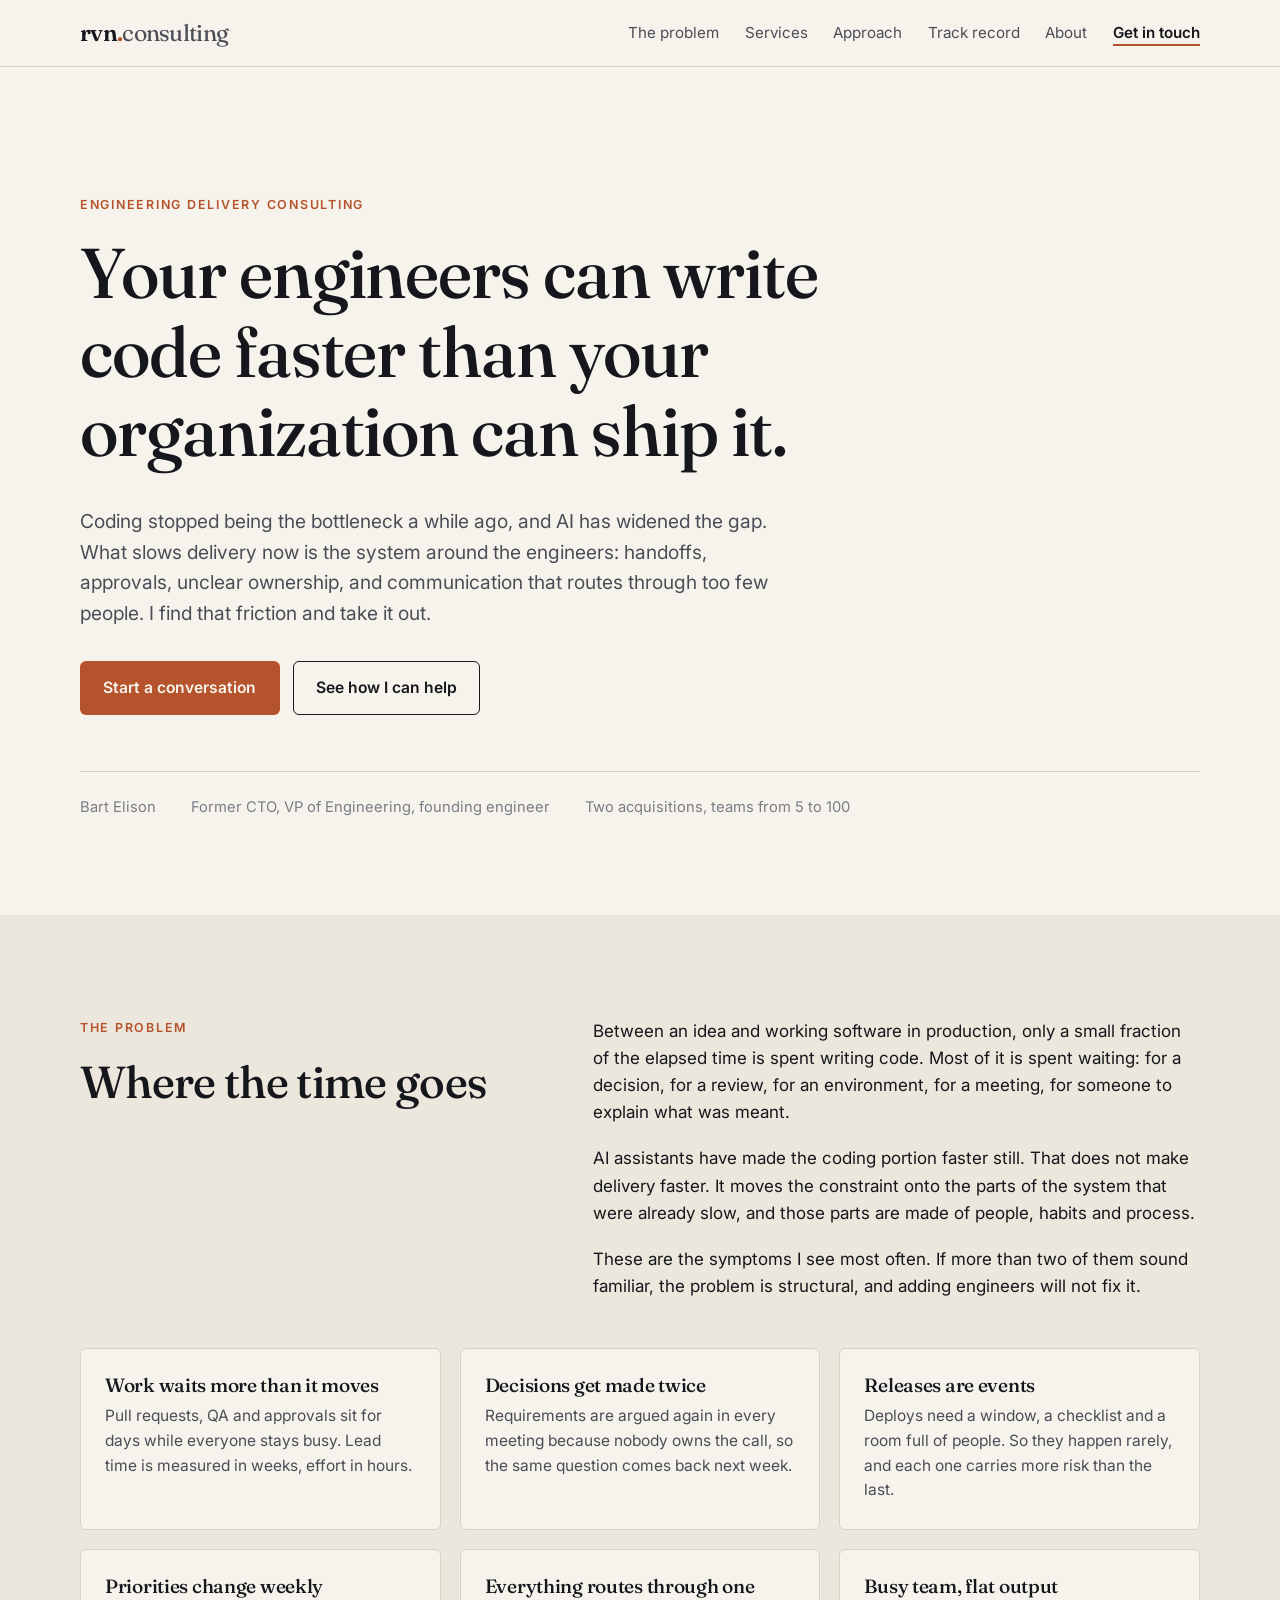
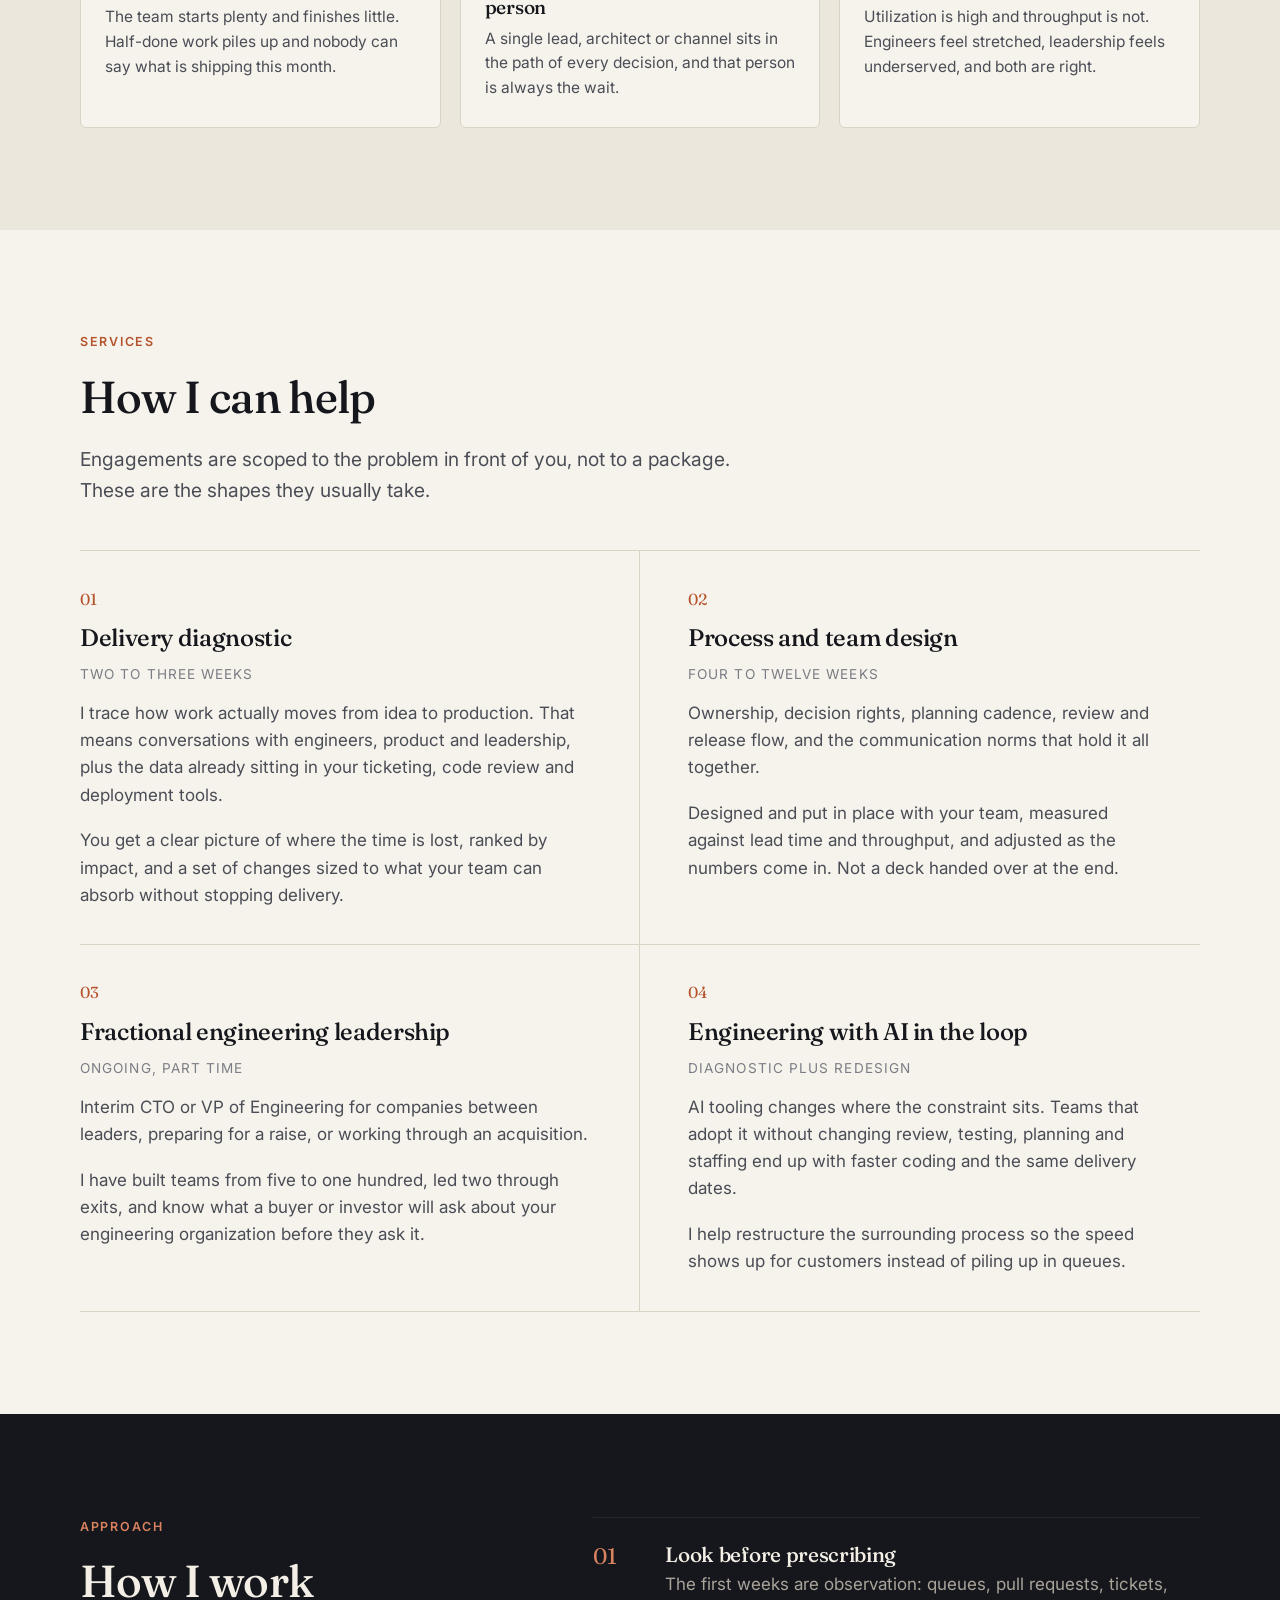
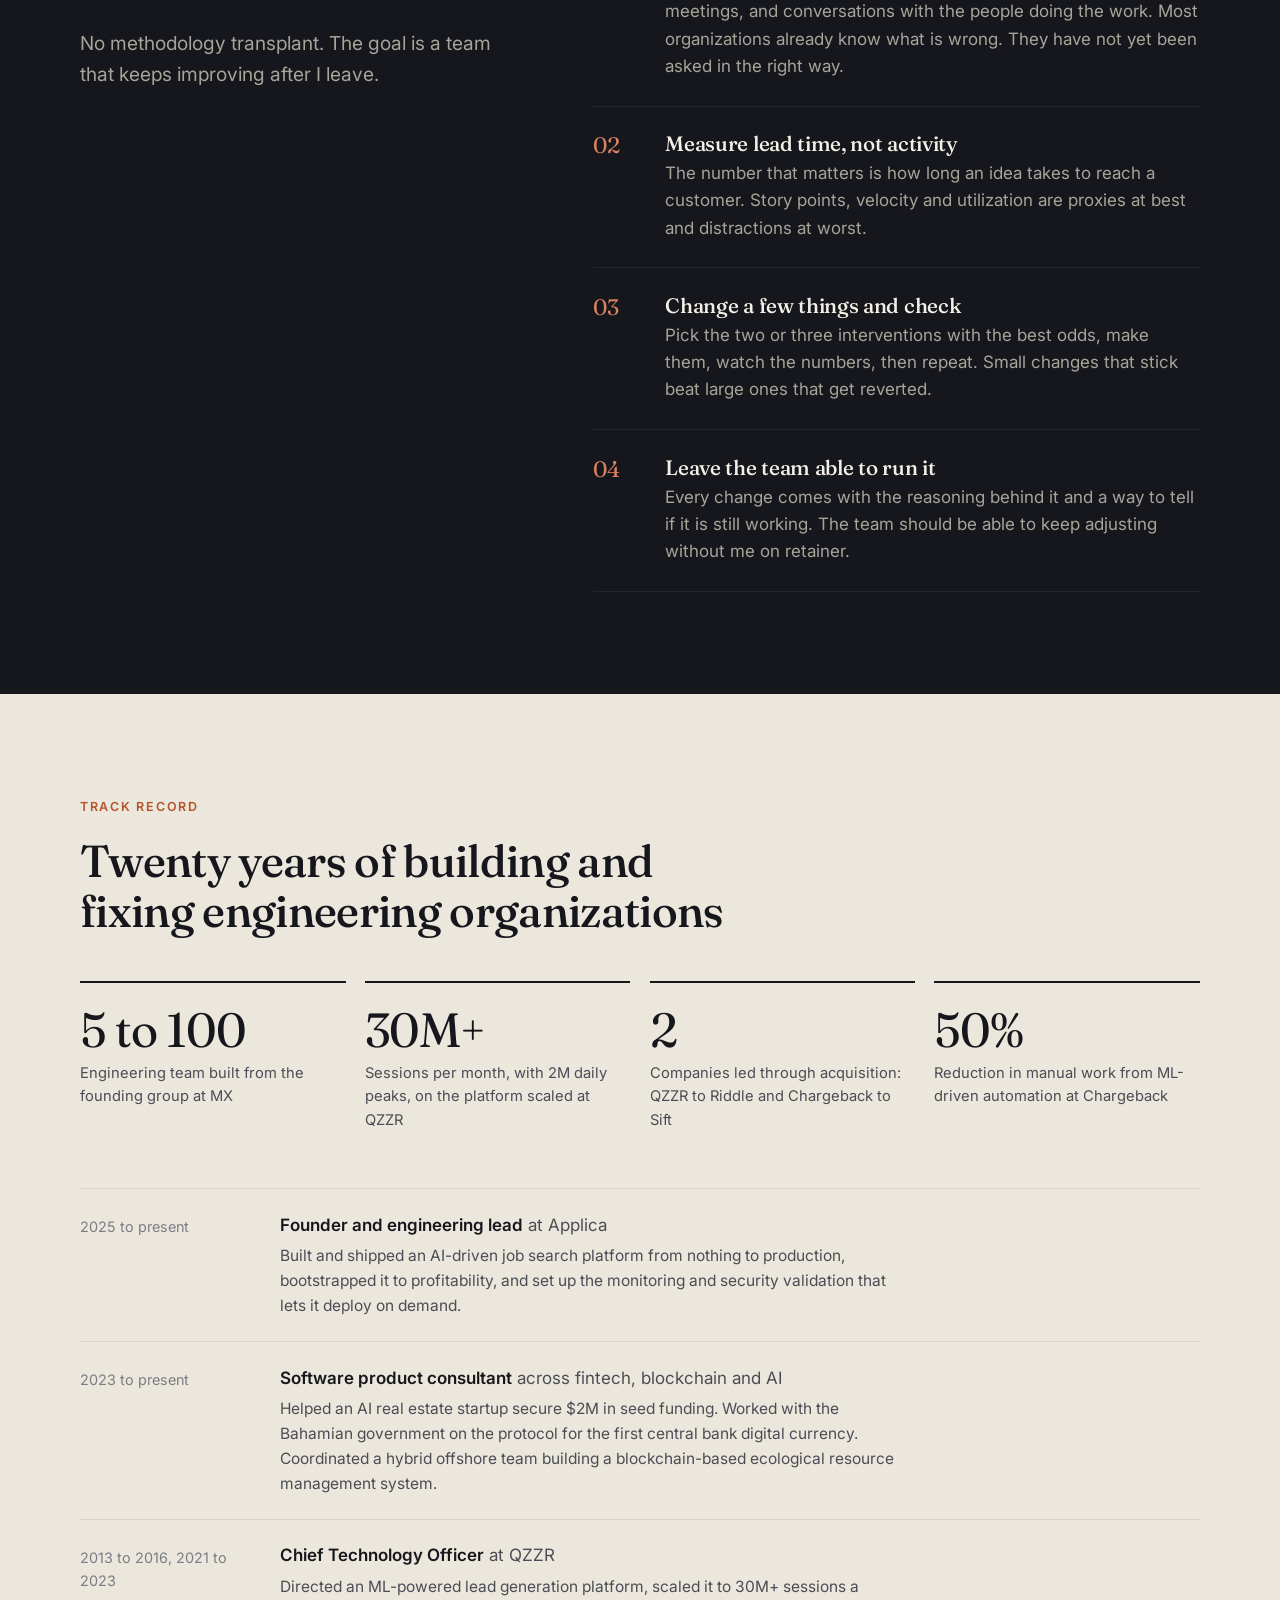
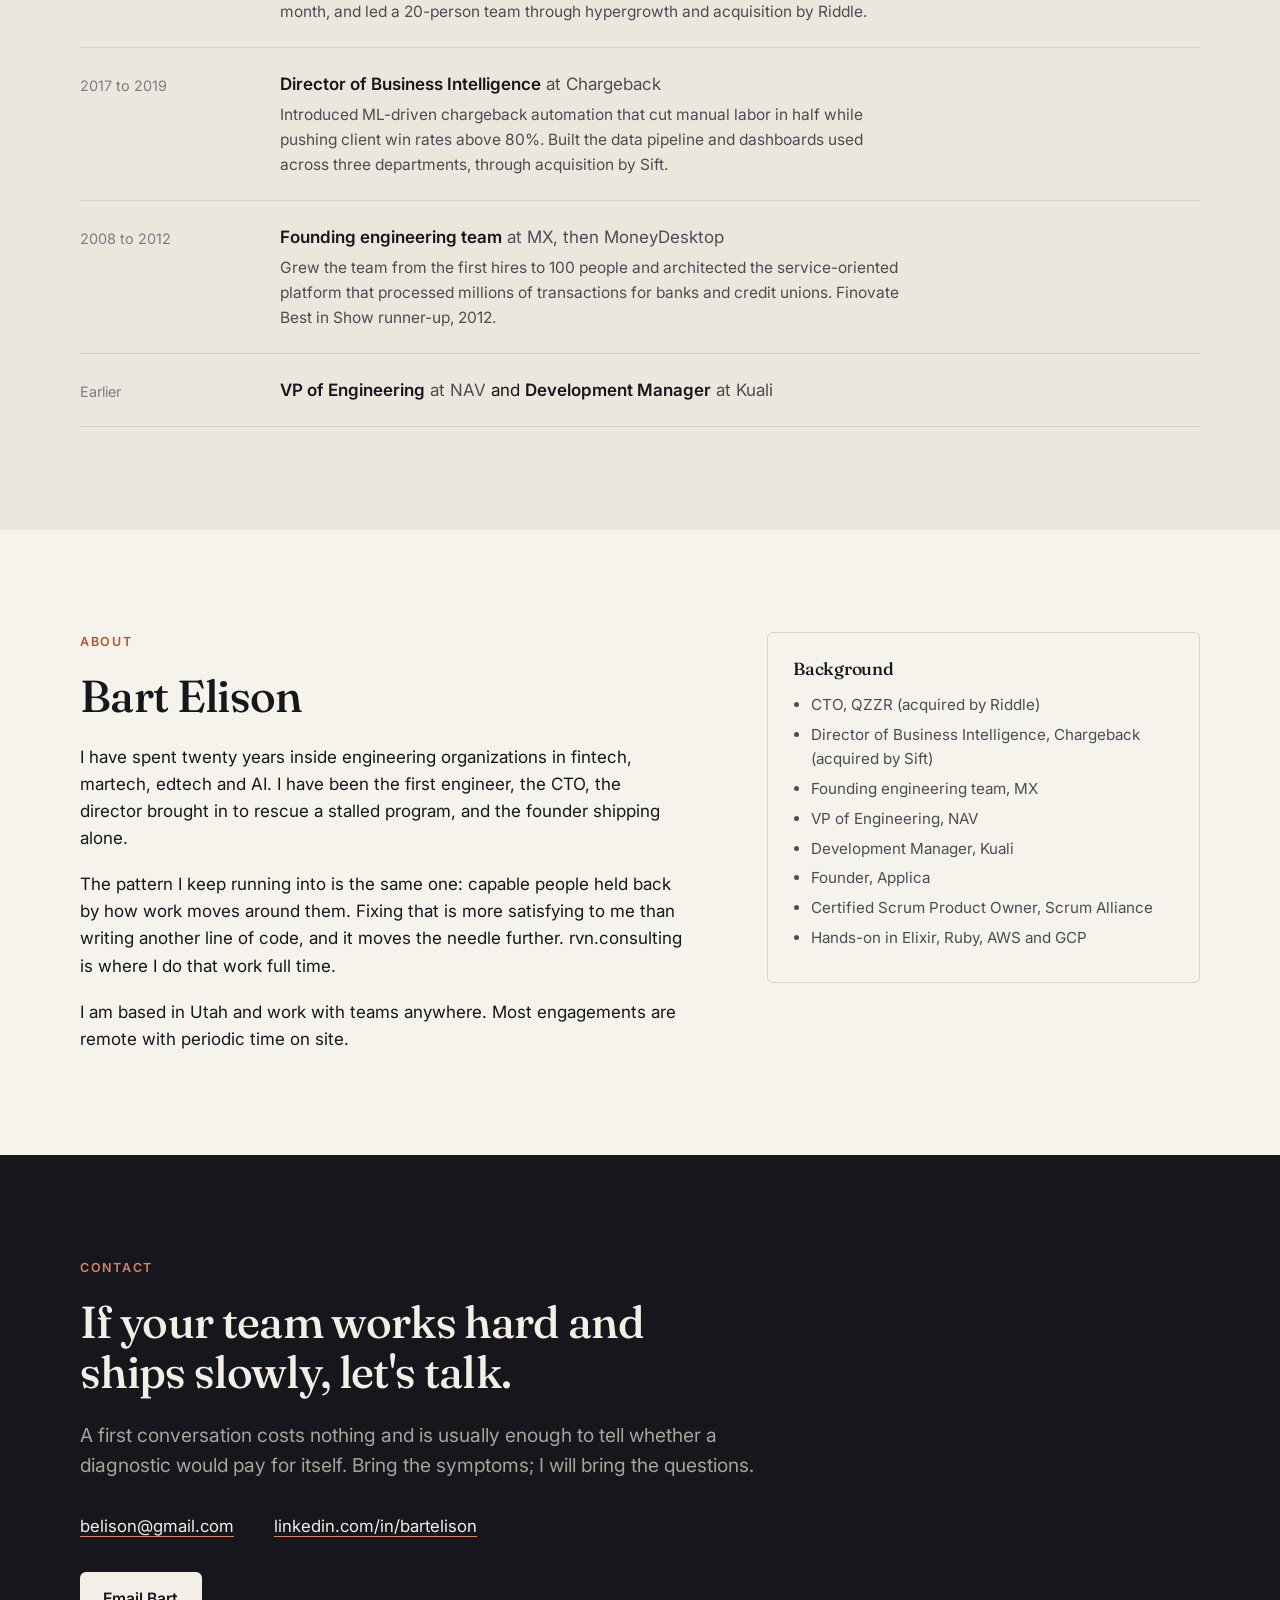
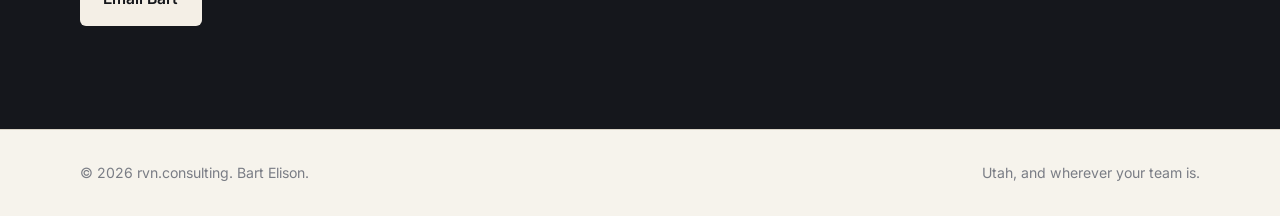
==== index.html @ 1fcb802b "first pass with claude" ====
<!DOCTYPE html>
<html lang="en">
<head>
  <meta charset="utf-8">
  <meta name="viewport" content="width=device-width, initial-scale=1">
  <title>rvn.consulting | Engineering delivery consulting with Bart Elison</title>
  <meta name="description" content="Bart Elison helps engineering organizations find and remove the process, communication and structural friction that keeps fast teams from shipping.">
  <link rel="canonical" href="https://rvn.consulting/">
  <link rel="icon" href="assets/favicon.svg" type="image/svg+xml">

  <meta property="og:type" content="website">
  <meta property="og:title" content="rvn.consulting">
  <meta property="og:description" content="Your engineers can write code faster than your organization can ship it. rvn.consulting fixes the second half.">
  <meta property="og:url" content="https://rvn.consulting/">
  <meta property="og:image" content="https://rvn.consulting/assets/og.svg">
  <meta name="twitter:card" content="summary_large_image">

  <link rel="preconnect" href="https://fonts.googleapis.com">
  <link rel="preconnect" href="https://fonts.gstatic.com" crossorigin>
  <link href="https://fonts.googleapis.com/css2?family=Fraunces:opsz,wght@9..144,400;9..144,500;9..144,600&family=Inter:wght@400;500;600&display=swap" rel="stylesheet">
  <link rel="stylesheet" href="assets/style.css">
</head>
<body>

<header class="site-header">
  <div class="container nav">
    <a class="wordmark" href="#top" aria-label="rvn.consulting home">rvn<span class="dot">.</span><span class="tld">consulting</span></a>
    <nav aria-label="Primary">
      <ul class="nav-links">
        <li><a href="#problem">The problem</a></li>
        <li><a href="#services">Services</a></li>
        <li><a href="#approach">Approach</a></li>
        <li><a href="#track-record">Track record</a></li>
        <li><a href="#about">About</a></li>
        <li class="cta"><a href="#contact">Get in touch</a></li>
      </ul>
    </nav>
  </div>
</header>

<main id="top">

  <section class="hero">
    <div class="container">
      <p class="eyebrow">Engineering delivery consulting</p>
      <h1>Your engineers can write code faster than your organization can ship it.</h1>
      <p class="lede">Coding stopped being the bottleneck a while ago, and AI has widened the gap. What slows delivery now is the system around the engineers: handoffs, approvals, unclear ownership, and communication that routes through too few people. I find that friction and take it out.</p>
      <div class="btn-row">
        <a class="btn btn-primary" href="#contact">Start a conversation</a>
        <a class="btn btn-ghost" href="#services">See how I can help</a>
      </div>
      <div class="hero-note">
        <span>Bart Elison</span>
        <span>Former CTO, VP of Engineering, founding engineer</span>
        <span>Two acquisitions, teams from 5 to 100</span>
      </div>
    </div>
  </section>

  <section class="section section-alt" id="problem">
    <div class="container">
      <div class="two-col">
        <div class="section-head">
          <p class="eyebrow">The problem</p>
          <h2>Where the time goes</h2>
        </div>
        <div class="prose">
          <p>Between an idea and working software in production, only a small fraction of the elapsed time is spent writing code. Most of it is spent waiting: for a decision, for a review, for an environment, for a meeting, for someone to explain what was meant.</p>
          <p>AI assistants have made the coding portion faster still. That does not make delivery faster. It moves the constraint onto the parts of the system that were already slow, and those parts are made of people, habits and process.</p>
          <p>These are the symptoms I see most often. If more than two of them sound familiar, the problem is structural, and adding engineers will not fix it.</p>
        </div>
      </div>

      <div class="grid" style="margin-top: 3rem;">
        <div class="card">
          <h3>Work waits more than it moves</h3>
          <p>Pull requests, QA and approvals sit for days while everyone stays busy. Lead time is measured in weeks, effort in hours.</p>
        </div>
        <div class="card">
          <h3>Decisions get made twice</h3>
          <p>Requirements are argued again in every meeting because nobody owns the call, so the same question comes back next week.</p>
        </div>
        <div class="card">
          <h3>Releases are events</h3>
          <p>Deploys need a window, a checklist and a room full of people. So they happen rarely, and each one carries more risk than the last.</p>
        </div>
        <div class="card">
          <h3>Priorities change weekly</h3>
          <p>The team starts plenty and finishes little. Half-done work piles up and nobody can say what is shipping this month.</p>
        </div>
        <div class="card">
          <h3>Everything routes through one person</h3>
          <p>A single lead, architect or channel sits in the path of every decision, and that person is always the wait.</p>
        </div>
        <div class="card">
          <h3>Busy team, flat output</h3>
          <p>Utilization is high and throughput is not. Engineers feel stretched, leadership feels underserved, and both are right.</p>
        </div>
      </div>
    </div>
  </section>

  <section class="section" id="services">
    <div class="container">
      <div class="section-head">
        <p class="eyebrow">Services</p>
        <h2>How I can help</h2>
        <p class="lede">Engagements are scoped to the problem in front of you, not to a package. These are the shapes they usually take.</p>
      </div>

      <div class="services">
        <div class="service">
          <div class="num">01</div>
          <h3>Delivery diagnostic</h3>
          <div class="meta">Two to three weeks</div>
          <p>I trace how work actually moves from idea to production. That means conversations with engineers, product and leadership, plus the data already sitting in your ticketing, code review and deployment tools.</p>
          <p>You get a clear picture of where the time is lost, ranked by impact, and a set of changes sized to what your team can absorb without stopping delivery.</p>
        </div>
        <div class="service">
          <div class="num">02</div>
          <h3>Process and team design</h3>
          <div class="meta">Four to twelve weeks</div>
          <p>Ownership, decision rights, planning cadence, review and release flow, and the communication norms that hold it all together.</p>
          <p>Designed and put in place with your team, measured against lead time and throughput, and adjusted as the numbers come in. Not a deck handed over at the end.</p>
        </div>
        <div class="service">
          <div class="num">03</div>
          <h3>Fractional engineering leadership</h3>
          <div class="meta">Ongoing, part time</div>
          <p>Interim CTO or VP of Engineering for companies between leaders, preparing for a raise, or working through an acquisition.</p>
          <p>I have built teams from five to one hundred, led two through exits, and know what a buyer or investor will ask about your engineering organization before they ask it.</p>
        </div>
        <div class="service">
          <div class="num">04</div>
          <h3>Engineering with AI in the loop</h3>
          <div class="meta">Diagnostic plus redesign</div>
          <p>AI tooling changes where the constraint sits. Teams that adopt it without changing review, testing, planning and staffing end up with faster coding and the same delivery dates.</p>
          <p>I help restructure the surrounding process so the speed shows up for customers instead of piling up in queues.</p>
        </div>
      </div>
    </div>
  </section>

  <section class="section section-dark" id="approach">
    <div class="container">
      <div class="two-col">
        <div class="section-head">
          <p class="eyebrow">Approach</p>
          <h2>How I work</h2>
          <p class="lede">No methodology transplant. The goal is a team that keeps improving after I leave.</p>
        </div>
        <ol class="steps">
          <li>
            <div>
              <h3>Look before prescribing</h3>
              <p>The first weeks are observation: queues, pull requests, tickets, meetings, and conversations with the people doing the work. Most organizations already know what is wrong. They have not yet been asked in the right way.</p>
            </div>
          </li>
          <li>
            <div>
              <h3>Measure lead time, not activity</h3>
              <p>The number that matters is how long an idea takes to reach a customer. Story points, velocity and utilization are proxies at best and distractions at worst.</p>
            </div>
          </li>
          <li>
            <div>
              <h3>Change a few things and check</h3>
              <p>Pick the two or three interventions with the best odds, make them, watch the numbers, then repeat. Small changes that stick beat large ones that get reverted.</p>
            </div>
          </li>
          <li>
            <div>
              <h3>Leave the team able to run it</h3>
              <p>Every change comes with the reasoning behind it and a way to tell if it is still working. The team should be able to keep adjusting without me on retainer.</p>
            </div>
          </li>
        </ol>
      </div>
    </div>
  </section>

  <section class="section section-alt" id="track-record">
    <div class="container">
      <div class="section-head">
        <p class="eyebrow">Track record</p>
        <h2>Twenty years of building and fixing engineering organizations</h2>
      </div>

      <div class="stats">
        <div class="stat">
          <div class="value">5 to 100</div>
          <div class="label">Engineering team built from the founding group at MX</div>
        </div>
        <div class="stat">
          <div class="value">30M+</div>
          <div class="label">Sessions per month, with 2M daily peaks, on the platform scaled at QZZR</div>
        </div>
        <div class="stat">
          <div class="value">2</div>
          <div class="label">Companies led through acquisition: QZZR to Riddle and Chargeback to Sift</div>
        </div>
        <div class="stat">
          <div class="value">50%</div>
          <div class="label">Reduction in manual work from ML-driven automation at Chargeback</div>
        </div>
      </div>

      <ul class="timeline">
        <li>
          <div class="when">2025 to present</div>
          <div>
            <span class="role">Founder and engineering lead</span> <span class="org">at Applica</span>
            <p>Built and shipped an AI-driven job search platform from nothing to production, bootstrapped it to profitability, and set up the monitoring and security validation that lets it deploy on demand.</p>
          </div>
        </li>
        <li>
          <div class="when">2023 to present</div>
          <div>
            <span class="role">Software product consultant</span> <span class="org">across fintech, blockchain and AI</span>
            <p>Helped an AI real estate startup secure $2M in seed funding. Worked with the Bahamian government on the protocol for the first central bank digital currency. Coordinated a hybrid offshore team building a blockchain-based ecological resource management system.</p>
          </div>
        </li>
        <li>
          <div class="when">2013 to 2016, 2021 to 2023</div>
          <div>
            <span class="role">Chief Technology Officer</span> <span class="org">at QZZR</span>
            <p>Directed an ML-powered lead generation platform, scaled it to 30M+ sessions a month, and led a 20-person team through hypergrowth and acquisition by Riddle.</p>
          </div>
        </li>
        <li>
          <div class="when">2017 to 2019</div>
          <div>
            <span class="role">Director of Business Intelligence</span> <span class="org">at Chargeback</span>
            <p>Introduced ML-driven chargeback automation that cut manual labor in half while pushing client win rates above 80%. Built the data pipeline and dashboards used across three departments, through acquisition by Sift.</p>
          </div>
        </li>
        <li>
          <div class="when">2008 to 2012</div>
          <div>
            <span class="role">Founding engineering team</span> <span class="org">at MX, then MoneyDesktop</span>
            <p>Grew the team from the first hires to 100 people and architected the service-oriented platform that processed millions of transactions for banks and credit unions. Finovate Best in Show runner-up, 2012.</p>
          </div>
        </li>
        <li>
          <div class="when">Earlier</div>
          <div>
            <span class="role">VP of Engineering</span> <span class="org">at NAV</span> and <span class="role">Development Manager</span> <span class="org">at Kuali</span>
          </div>
        </li>
      </ul>
    </div>
  </section>

  <section class="section" id="about">
    <div class="container">
      <div class="about-grid">
        <div>
          <p class="eyebrow">About</p>
          <h2>Bart Elison</h2>
          <div class="prose">
            <p>I have spent twenty years inside engineering organizations in fintech, martech, edtech and AI. I have been the first engineer, the CTO, the director brought in to rescue a stalled program, and the founder shipping alone.</p>
            <p>The pattern I keep running into is the same one: capable people held back by how work moves around them. Fixing that is more satisfying to me than writing another line of code, and it moves the needle further. rvn.consulting is where I do that work full time.</p>
            <p>I am based in Utah and work with teams anywhere. Most engagements are remote with periodic time on site.</p>
          </div>
        </div>
        <div class="aside">
          <h3>Background</h3>
          <ul>
            <li>CTO, QZZR (acquired by Riddle)</li>
            <li>Director of Business Intelligence, Chargeback (acquired by Sift)</li>
            <li>Founding engineering team, MX</li>
            <li>VP of Engineering, NAV</li>
            <li>Development Manager, Kuali</li>
            <li>Founder, Applica</li>
            <li>Certified Scrum Product Owner, Scrum Alliance</li>
            <li>Hands-on in Elixir, Ruby, AWS and GCP</li>
          </ul>
        </div>
      </div>
    </div>
  </section>

  <section class="section section-dark contact" id="contact">
    <div class="container">
      <p class="eyebrow">Contact</p>
      <h2>If your team works hard and ships slowly, let's talk.</h2>
      <p class="lede">A first conversation costs nothing and is usually enough to tell whether a diagnostic would pay for itself. Bring the symptoms; I will bring the questions.</p>
      <div class="contact-links">
        <a href="mailto:belison@gmail.com">belison@gmail.com</a>
        <a href="https://linkedin.com/in/bartelison" rel="me noopener" target="_blank">linkedin.com/in/bartelison</a>
      </div>
      <div class="btn-row">
        <a class="btn btn-light" href="mailto:belison@gmail.com?subject=rvn.consulting%20inquiry">Email Bart</a>
      </div>
    </div>
  </section>

</main>

<footer class="site-footer">
  <div class="container">
    <span>&copy; 2026 rvn.consulting. Bart Elison.</span>
    <span>Utah, and wherever your team is.</span>
  </div>
</footer>

</body>
</html>
---- assets/style.css ----
/* rvn.consulting */

:root {
  --bg: #f6f3ec;
  --bg-alt: #ece7dc;
  --ink: #15171c;
  --ink-soft: #4a4d55;
  --ink-muted: #7a7d85;
  --line: #d9d3c6;
  --accent: #b5532c;
  --accent-ink: #f6f3ec;
  --dark: #15171c;
  --dark-soft: #23262d;
  --dark-text: #f4efe6;
  --dark-muted: #a9a49a;
  --serif: "Fraunces", Georgia, "Times New Roman", serif;
  --sans: "Inter", -apple-system, BlinkMacSystemFont, "Segoe UI", Helvetica, Arial, sans-serif;
  --max: 1120px;
  --radius: 6px;
}

*, *::before, *::after { box-sizing: border-box; }

html { scroll-behavior: smooth; -webkit-text-size-adjust: 100%; }

body {
  margin: 0;
  font-family: var(--sans);
  font-size: 17px;
  line-height: 1.6;
  color: var(--ink);
  background: var(--bg);
  -webkit-font-smoothing: antialiased;
}

img, svg { display: block; max-width: 100%; }

a { color: inherit; }

h1, h2, h3, h4 {
  font-family: var(--serif);
  font-weight: 500;
  line-height: 1.12;
  letter-spacing: -0.015em;
  margin: 0 0 0.5em;
}

h1 { font-size: clamp(2.4rem, 5.6vw, 4.4rem); }
h2 { font-size: clamp(1.9rem, 3.6vw, 2.8rem); }
h3 { font-size: 1.35rem; }

p { margin: 0 0 1.1em; }

.container {
  width: min(var(--max), 100% - 3rem);
  margin-inline: auto;
}

.eyebrow {
  font-size: 0.78rem;
  font-weight: 600;
  letter-spacing: 0.14em;
  text-transform: uppercase;
  color: var(--accent);
  margin-bottom: 1.2rem;
}

.lede {
  font-size: 1.2rem;
  color: var(--ink-soft);
  max-width: 60ch;
}

/* Header */

.site-header {
  position: sticky;
  top: 0;
  z-index: 10;
  background: color-mix(in srgb, var(--bg) 88%, transparent);
  backdrop-filter: saturate(160%) blur(10px);
  -webkit-backdrop-filter: saturate(160%) blur(10px);
  border-bottom: 1px solid var(--line);
}

.nav {
  display: flex;
  align-items: center;
  justify-content: space-between;
  gap: 1.5rem;
  padding: 0.9rem 0;
}

.wordmark {
  font-family: var(--serif);
  font-size: 1.45rem;
  font-weight: 600;
  letter-spacing: -0.03em;
  text-decoration: none;
  white-space: nowrap;
}

.wordmark .dot { color: var(--accent); }
.wordmark .tld { font-weight: 400; color: var(--ink-soft); }

.nav-links {
  display: flex;
  gap: 1.6rem;
  list-style: none;
  margin: 0;
  padding: 0;
  font-size: 0.95rem;
}

.nav-links a {
  text-decoration: none;
  color: var(--ink-soft);
}

.nav-links a:hover { color: var(--ink); }

.nav-links .cta a {
  color: var(--ink);
  font-weight: 600;
  border-bottom: 2px solid var(--accent);
  padding-bottom: 2px;
}

/* Buttons */

.btn {
  display: inline-block;
  padding: 0.85rem 1.4rem;
  border-radius: var(--radius);
  font-weight: 600;
  font-size: 0.98rem;
  text-decoration: none;
  border: 1.5px solid transparent;
  transition: background 0.15s ease, color 0.15s ease, border-color 0.15s ease;
}

.btn-primary { background: var(--accent); color: var(--accent-ink); }
.btn-primary:hover { background: #9c4523; }

.btn-ghost { border-color: var(--ink); color: var(--ink); }
.btn-ghost:hover { background: var(--ink); color: var(--bg); }

.btn-light { background: var(--dark-text); color: var(--dark); }
.btn-light:hover { background: #fff; }

.btn-row { display: flex; flex-wrap: wrap; gap: 0.8rem; margin-top: 2rem; }

/* Hero */

.hero {
  padding: clamp(4rem, 10vw, 8rem) 0 clamp(3.5rem, 8vw, 6rem);
}

.hero h1 { max-width: 18ch; }

.hero .lede { margin-top: 1.4rem; }

.hero-note {
  margin-top: 3.5rem;
  padding-top: 1.5rem;
  border-top: 1px solid var(--line);
  color: var(--ink-muted);
  font-size: 0.92rem;
  display: flex;
  flex-wrap: wrap;
  gap: 0.4rem 2.2rem;
}

/* Sections */

.section { padding: clamp(3.5rem, 8vw, 6.5rem) 0; }

.section-alt { background: var(--bg-alt); }

.section-dark {
  background: var(--dark);
  color: var(--dark-text);
}

.section-dark .lede { color: var(--dark-muted); }
.section-dark .eyebrow { color: #d9825f; }

.section-head { max-width: 62ch; margin-bottom: 2.8rem; }

.two-col {
  display: grid;
  grid-template-columns: minmax(0, 5fr) minmax(0, 7fr);
  gap: 3rem 5rem;
  align-items: start;
}

.two-col .section-head { margin-bottom: 0; }

.prose p { max-width: 62ch; }
.prose p:last-child { margin-bottom: 0; }

/* Symptom grid */

.grid {
  display: grid;
  grid-template-columns: repeat(3, minmax(0, 1fr));
  gap: 1.2rem;
}

.card {
  background: var(--bg);
  border: 1px solid var(--line);
  border-radius: var(--radius);
  padding: 1.6rem 1.5rem;
}

.card h3 {
  font-size: 1.2rem;
  margin-bottom: 0.5rem;
}

.card p {
  margin: 0;
  color: var(--ink-soft);
  font-size: 0.97rem;
}

/* Services */

.services {
  display: grid;
  grid-template-columns: repeat(2, minmax(0, 1fr));
  gap: 0;
  border-top: 1px solid var(--line);
}

.service {
  padding: 2.2rem 2rem 2.2rem 0;
  border-bottom: 1px solid var(--line);
}

.service:nth-child(odd) { border-right: 1px solid var(--line); padding-right: 3rem; }
.service:nth-child(even) { padding-left: 3rem; }

.service .num {
  font-family: var(--serif);
  color: var(--accent);
  font-size: 1rem;
  margin-bottom: 0.8rem;
}

.service h3 { font-size: 1.5rem; }

.service .meta {
  font-size: 0.85rem;
  color: var(--ink-muted);
  text-transform: uppercase;
  letter-spacing: 0.08em;
  margin-bottom: 0.9rem;
}

.service p { color: var(--ink-soft); }
.service p:last-child { margin-bottom: 0; }

/* Approach */

.steps {
  list-style: none;
  margin: 0;
  padding: 0;
  counter-reset: step;
  display: grid;
  gap: 0;
}

.steps li {
  counter-increment: step;
  display: grid;
  grid-template-columns: 3.5rem 1fr;
  gap: 1rem;
  padding: 1.6rem 0;
  border-top: 1px solid var(--dark-soft);
}

.steps li:last-child { border-bottom: 1px solid var(--dark-soft); }

.steps li::before {
  content: counter(step, decimal-leading-zero);
  font-family: var(--serif);
  font-size: 1.4rem;
  color: #d9825f;
  line-height: 1.2;
}

.steps h3 { margin-bottom: 0.3rem; font-size: 1.3rem; }
.steps p { margin: 0; color: var(--dark-muted); max-width: 60ch; }

/* Stats */

.stats {
  display: grid;
  grid-template-columns: repeat(4, minmax(0, 1fr));
  gap: 1.2rem;
  margin-bottom: 3.5rem;
}

.stat {
  padding: 1.4rem 0 0;
  border-top: 2px solid var(--ink);
}

.stat .value {
  font-family: var(--serif);
  font-size: clamp(2.2rem, 4vw, 3rem);
  line-height: 1;
  letter-spacing: -0.02em;
  margin-bottom: 0.5rem;
}

.stat .label {
  font-size: 0.92rem;
  color: var(--ink-soft);
}

/* Experience list */

.timeline {
  list-style: none;
  margin: 0;
  padding: 0;
}

.timeline li {
  display: grid;
  grid-template-columns: 11rem 1fr;
  gap: 1.5rem;
  padding: 1.4rem 0;
  border-top: 1px solid var(--line);
}

.timeline li:last-child { border-bottom: 1px solid var(--line); }

.timeline .when {
  font-size: 0.9rem;
  color: var(--ink-muted);
  padding-top: 0.2rem;
}

.timeline .role { font-weight: 600; }
.timeline .org { color: var(--ink-soft); }
.timeline p { margin: 0.35rem 0 0; color: var(--ink-soft); font-size: 0.97rem; max-width: 62ch; }

/* About */

.about-grid {
  display: grid;
  grid-template-columns: minmax(0, 7fr) minmax(0, 5fr);
  gap: 3rem 5rem;
  align-items: start;
}

.aside {
  background: var(--bg);
  border: 1px solid var(--line);
  border-radius: var(--radius);
  padding: 1.6rem 1.6rem;
}

.aside h3 { font-size: 1.1rem; margin-bottom: 0.9rem; }

.aside ul {
  margin: 0;
  padding-left: 1.1rem;
  color: var(--ink-soft);
  font-size: 0.95rem;
}

.aside li { margin-bottom: 0.35rem; }

/* Contact */

.contact { text-align: left; }

.contact h2 { max-width: 20ch; }

.contact-links {
  display: flex;
  flex-wrap: wrap;
  gap: 1rem 2.5rem;
  margin-top: 2rem;
  font-size: 1.05rem;
}

.contact-links a { color: var(--dark-text); text-decoration-color: #d9825f; text-underline-offset: 4px; }

/* Footer */

.site-footer {
  padding: 2rem 0;
  font-size: 0.88rem;
  color: var(--ink-muted);
  border-top: 1px solid var(--line);
}

.site-footer .container {
  display: flex;
  flex-wrap: wrap;
  justify-content: space-between;
  gap: 0.5rem 2rem;
}

/* Responsive */

@media (max-width: 900px) {
  .grid { grid-template-columns: repeat(2, minmax(0, 1fr)); }
  .stats { grid-template-columns: repeat(2, minmax(0, 1fr)); }
  .two-col, .about-grid { grid-template-columns: 1fr; gap: 2rem; }
}

@media (max-width: 680px) {
  body { font-size: 16px; }
  .nav { padding: 0.75rem 0; }
  .nav-links { gap: 1rem; font-size: 0.9rem; }
  .nav-links li:not(.cta) { display: none; }
  .grid { grid-template-columns: 1fr; }
  .services { grid-template-columns: 1fr; }
  .service, .service:nth-child(odd), .service:nth-child(even) {
    padding: 1.8rem 0;
    border-right: 0;
  }
  .timeline li { grid-template-columns: 1fr; gap: 0.2rem; }
  .steps li { grid-template-columns: 2.5rem 1fr; }
}

@media (prefers-reduced-motion: reduce) {
  html { scroll-behavior: auto; }
}
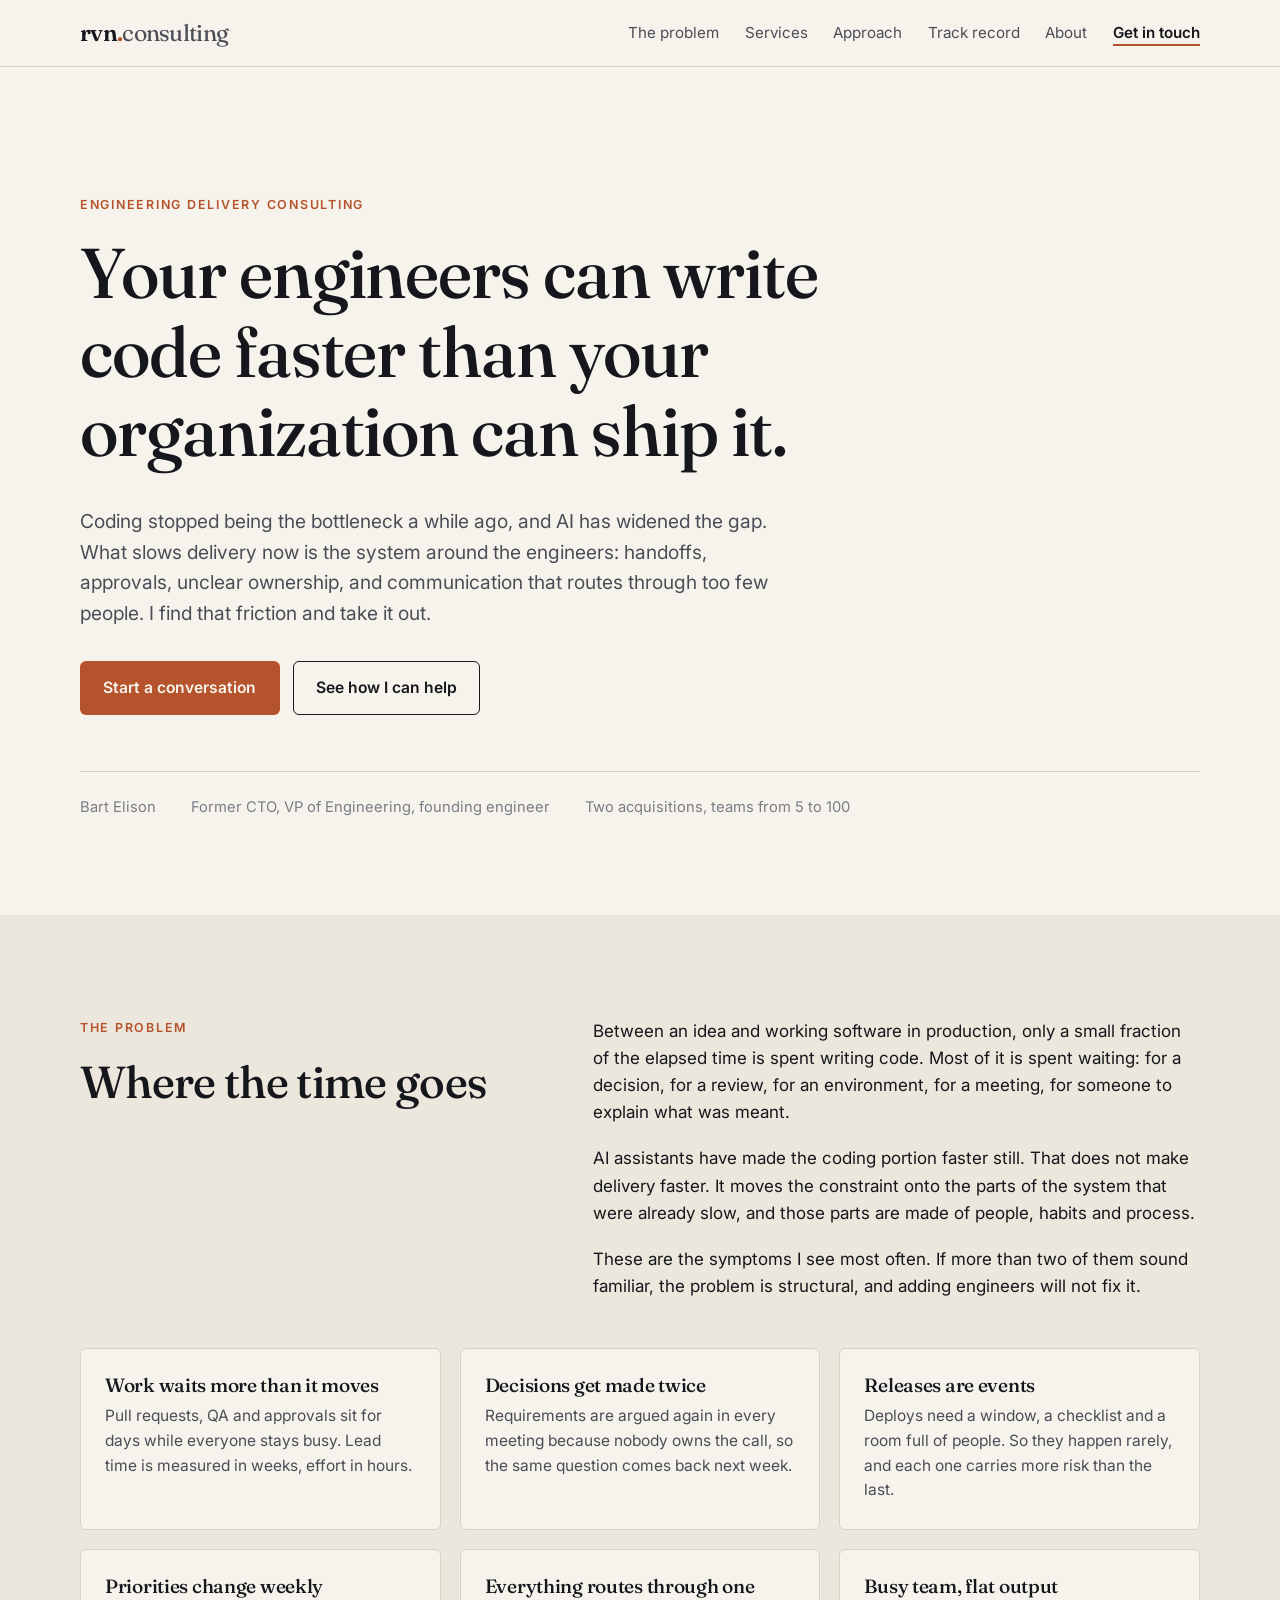
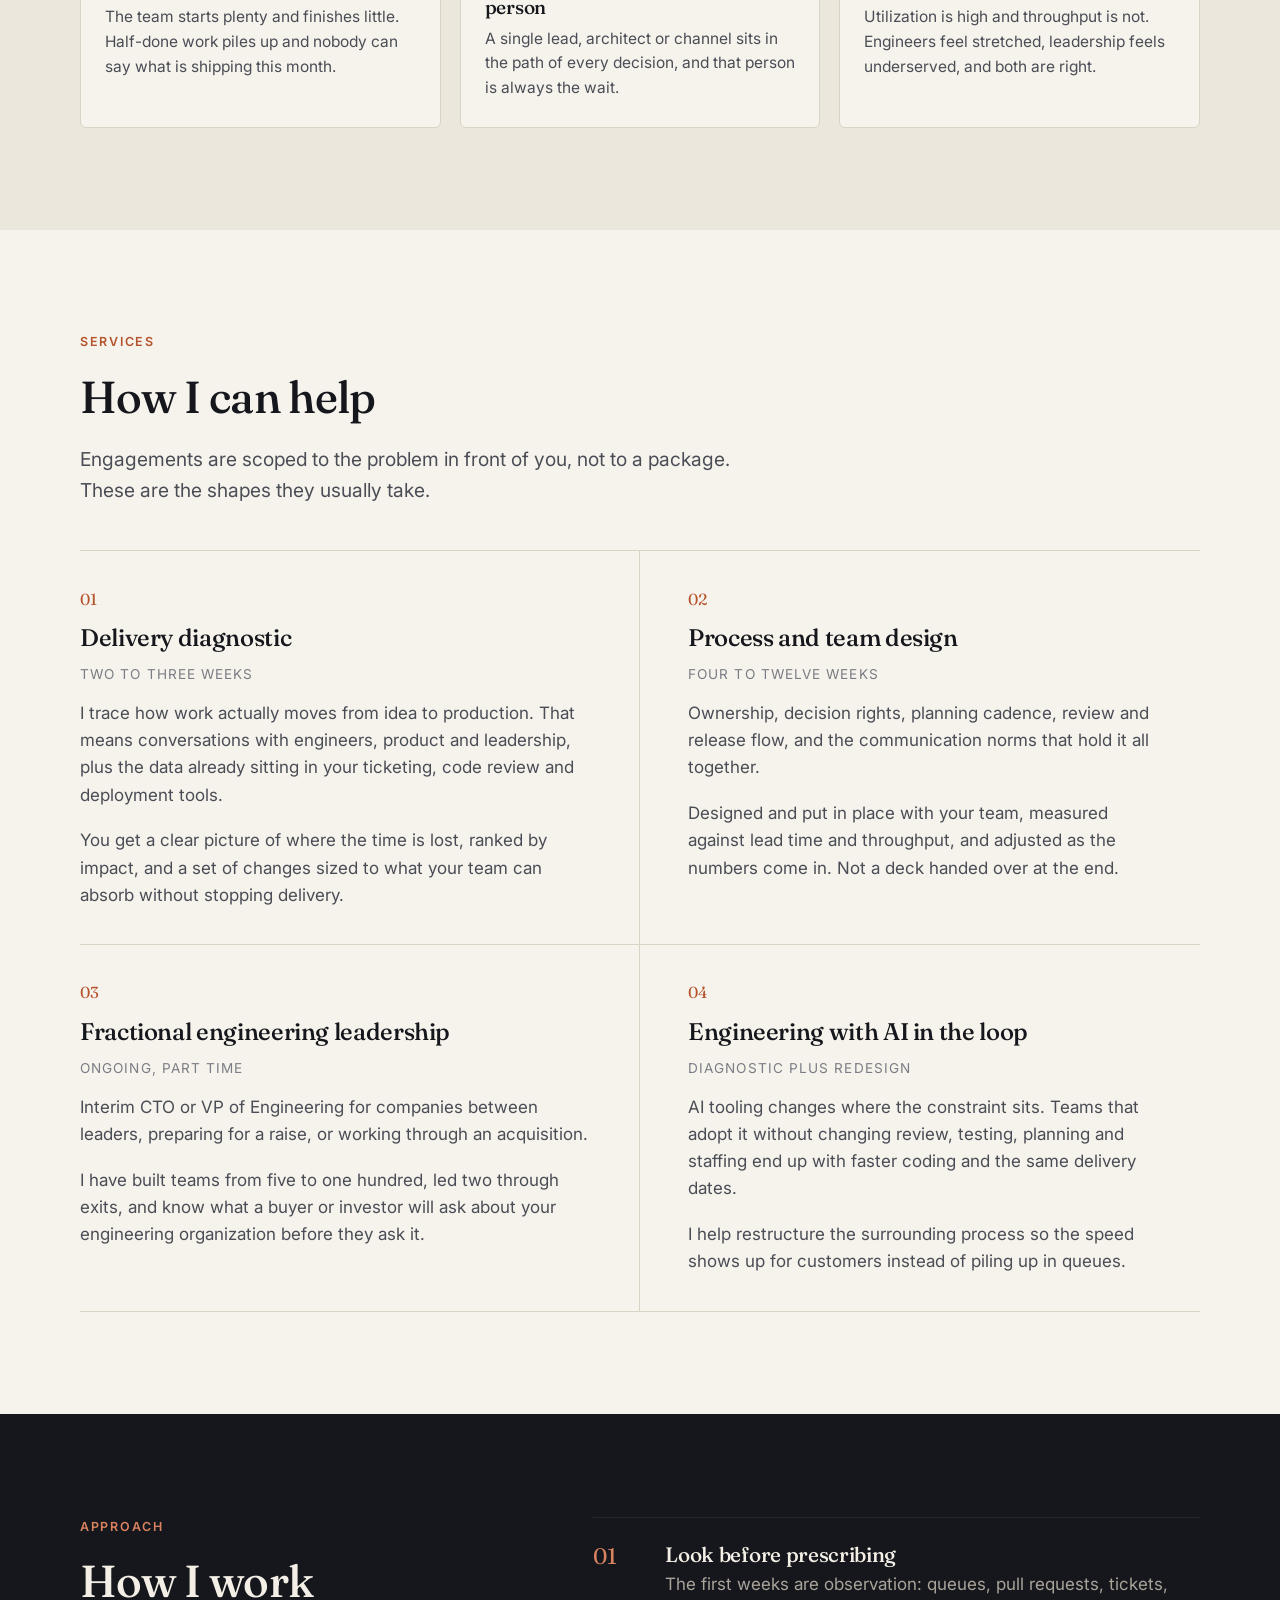
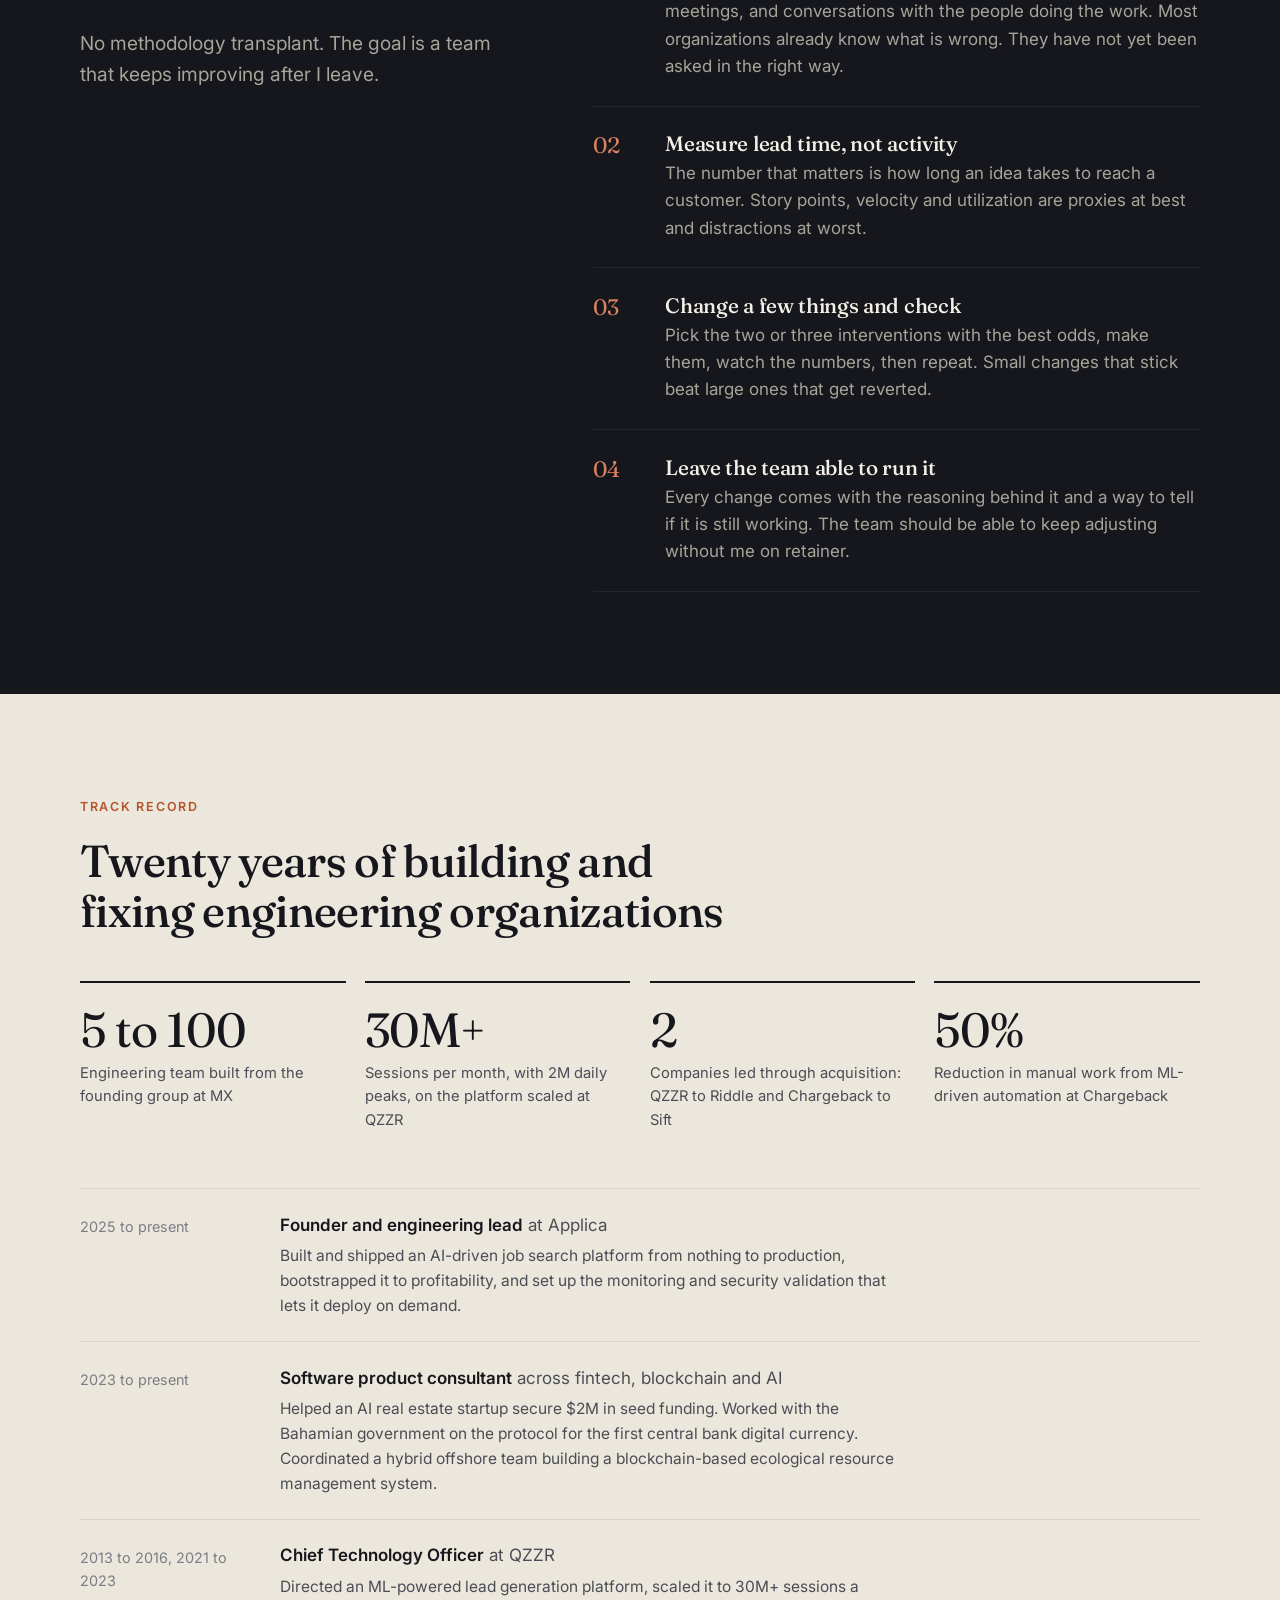
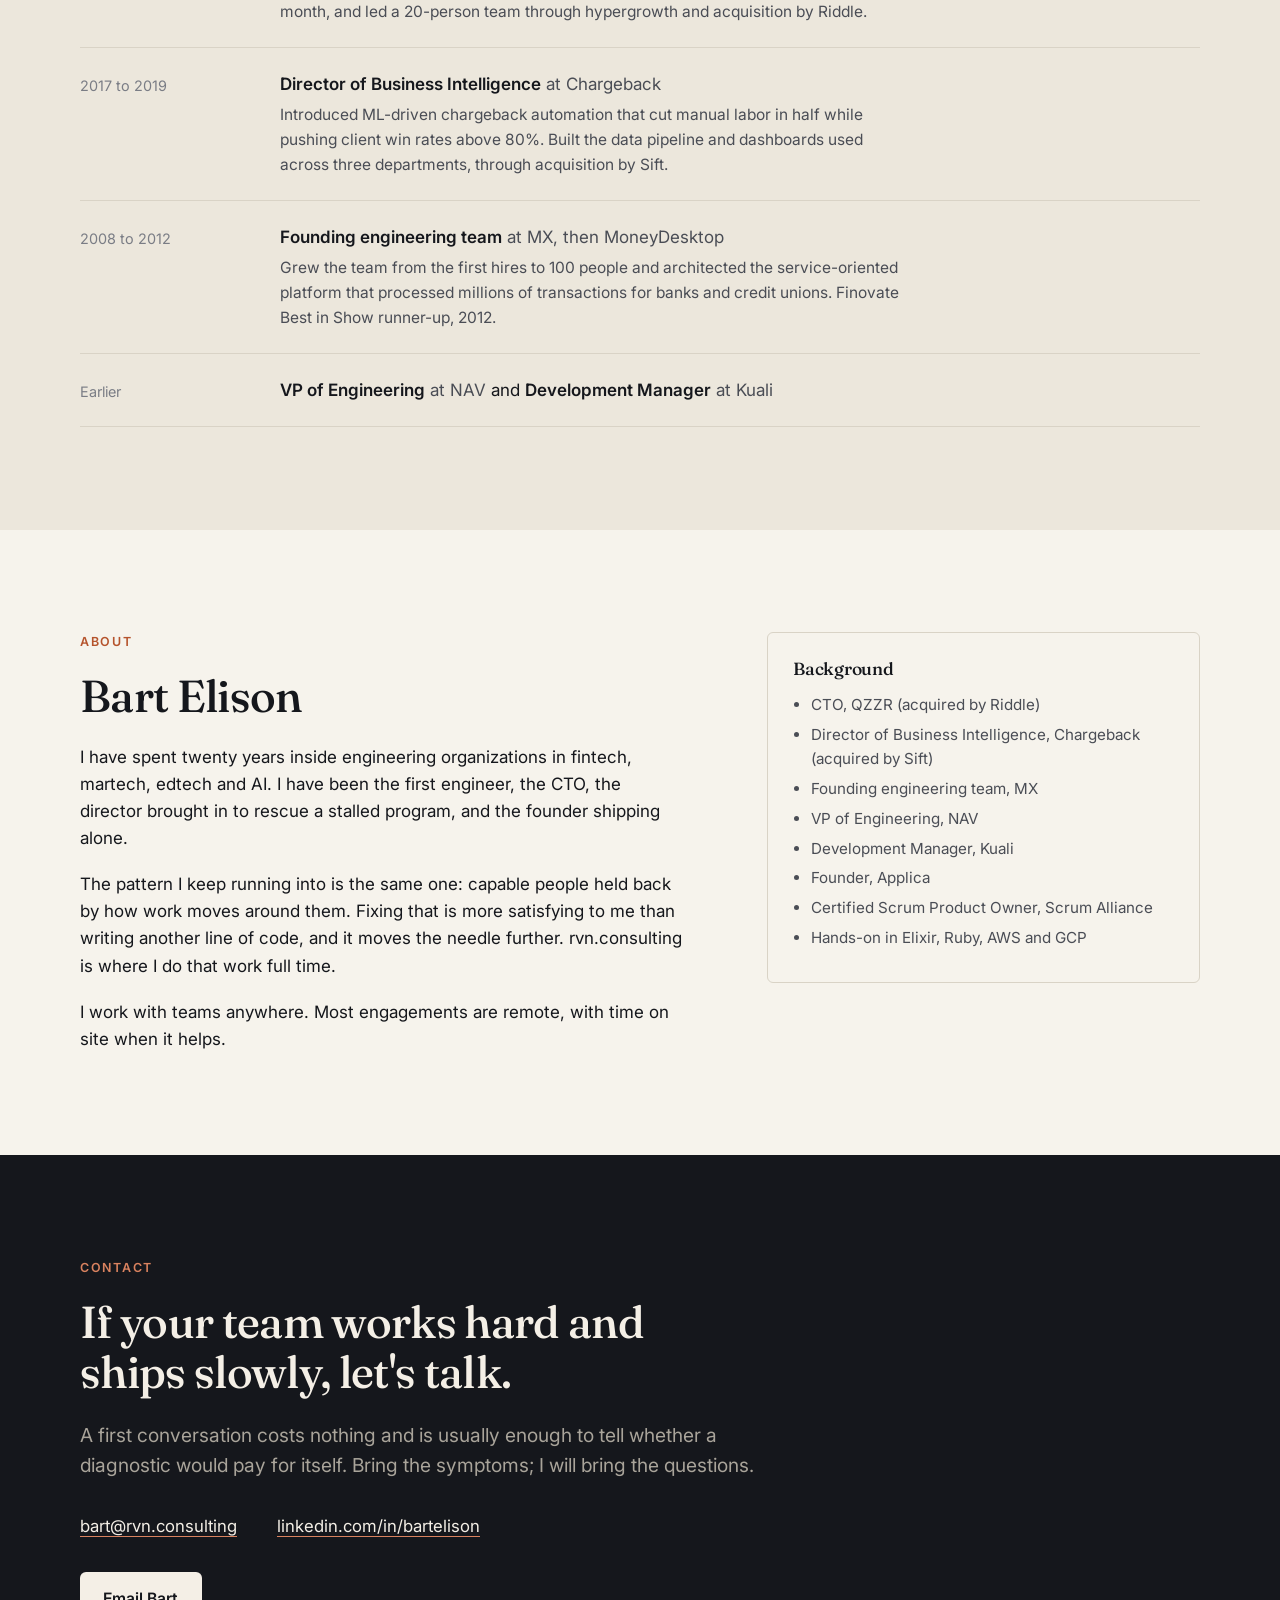
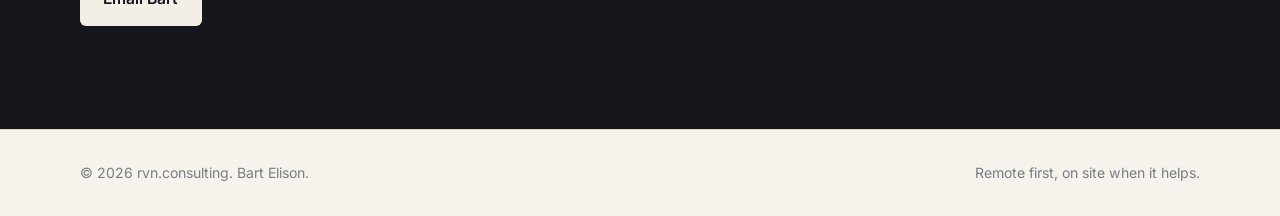
==== commit fa428740: "fixing references to personal email and utah" ====
--- a/index.html
+++ b/index.html
@@ -260,7 +260,7 @@
           <div class="prose">
             <p>I have spent twenty years inside engineering organizations in fintech, martech, edtech and AI. I have been the first engineer, the CTO, the director brought in to rescue a stalled program, and the founder shipping alone.</p>
             <p>The pattern I keep running into is the same one: capable people held back by how work moves around them. Fixing that is more satisfying to me than writing another line of code, and it moves the needle further. rvn.consulting is where I do that work full time.</p>
-            <p>I am based in Utah and work with teams anywhere. Most engagements are remote with periodic time on site.</p>
+            <p>I work with teams anywhere. Most engagements are remote, with time on site when it helps.</p>
           </div>
         </div>
         <div class="aside">
@@ -286,11 +286,11 @@
       <h2>If your team works hard and ships slowly, let's talk.</h2>
       <p class="lede">A first conversation costs nothing and is usually enough to tell whether a diagnostic would pay for itself. Bring the symptoms; I will bring the questions.</p>
       <div class="contact-links">
-        <a href="mailto:belison@gmail.com">belison@gmail.com</a>
+        <a href="mailto:bart@rvn.consulting">bart@rvn.consulting</a>
         <a href="https://linkedin.com/in/bartelison" rel="me noopener" target="_blank">linkedin.com/in/bartelison</a>
       </div>
       <div class="btn-row">
-        <a class="btn btn-light" href="mailto:belison@gmail.com?subject=rvn.consulting%20inquiry">Email Bart</a>
+        <a class="btn btn-light" href="mailto:bart@rvn.consulting?subject=rvn.consulting%20inquiry">Email Bart</a>
       </div>
     </div>
   </section>
@@ -300,7 +300,7 @@
 <footer class="site-footer">
   <div class="container">
     <span>&copy; 2026 rvn.consulting. Bart Elison.</span>
-    <span>Utah, and wherever your team is.</span>
+    <span>Remote first, on site when it helps.</span>
   </div>
 </footer>
 
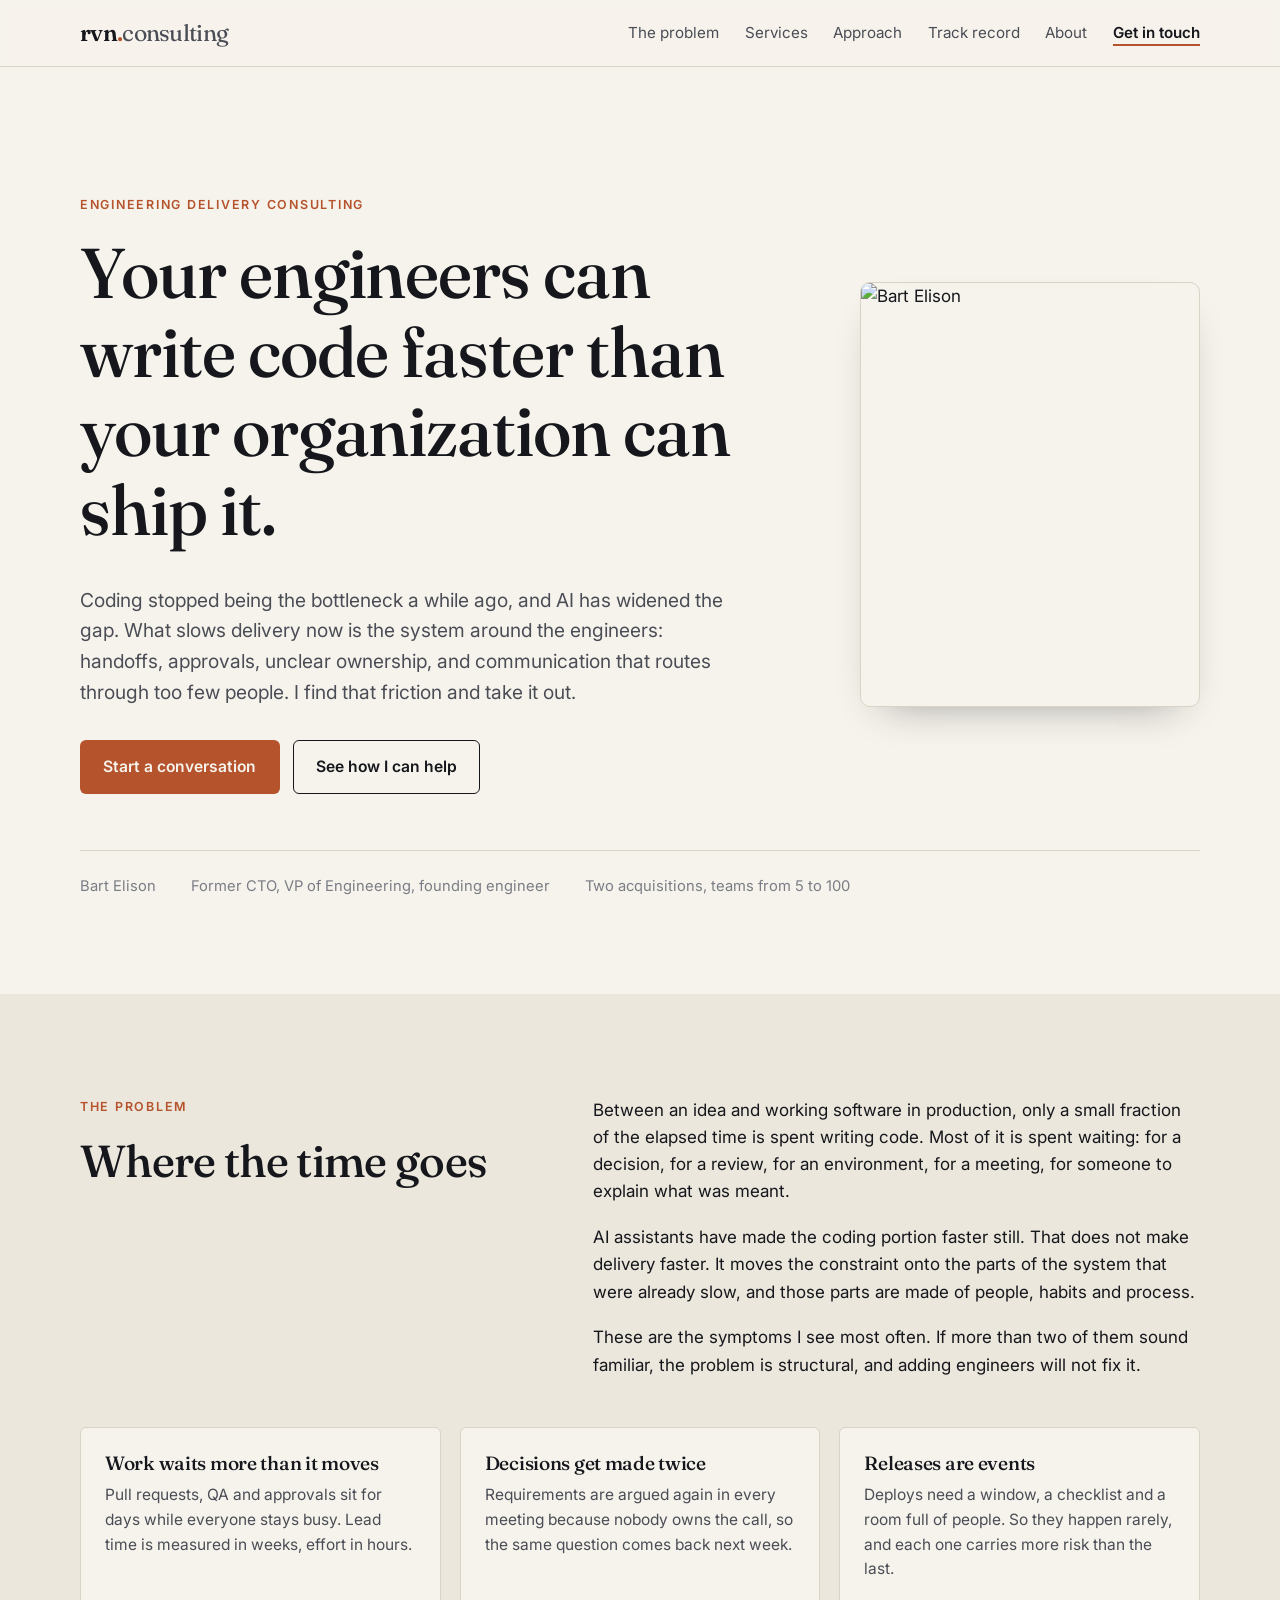
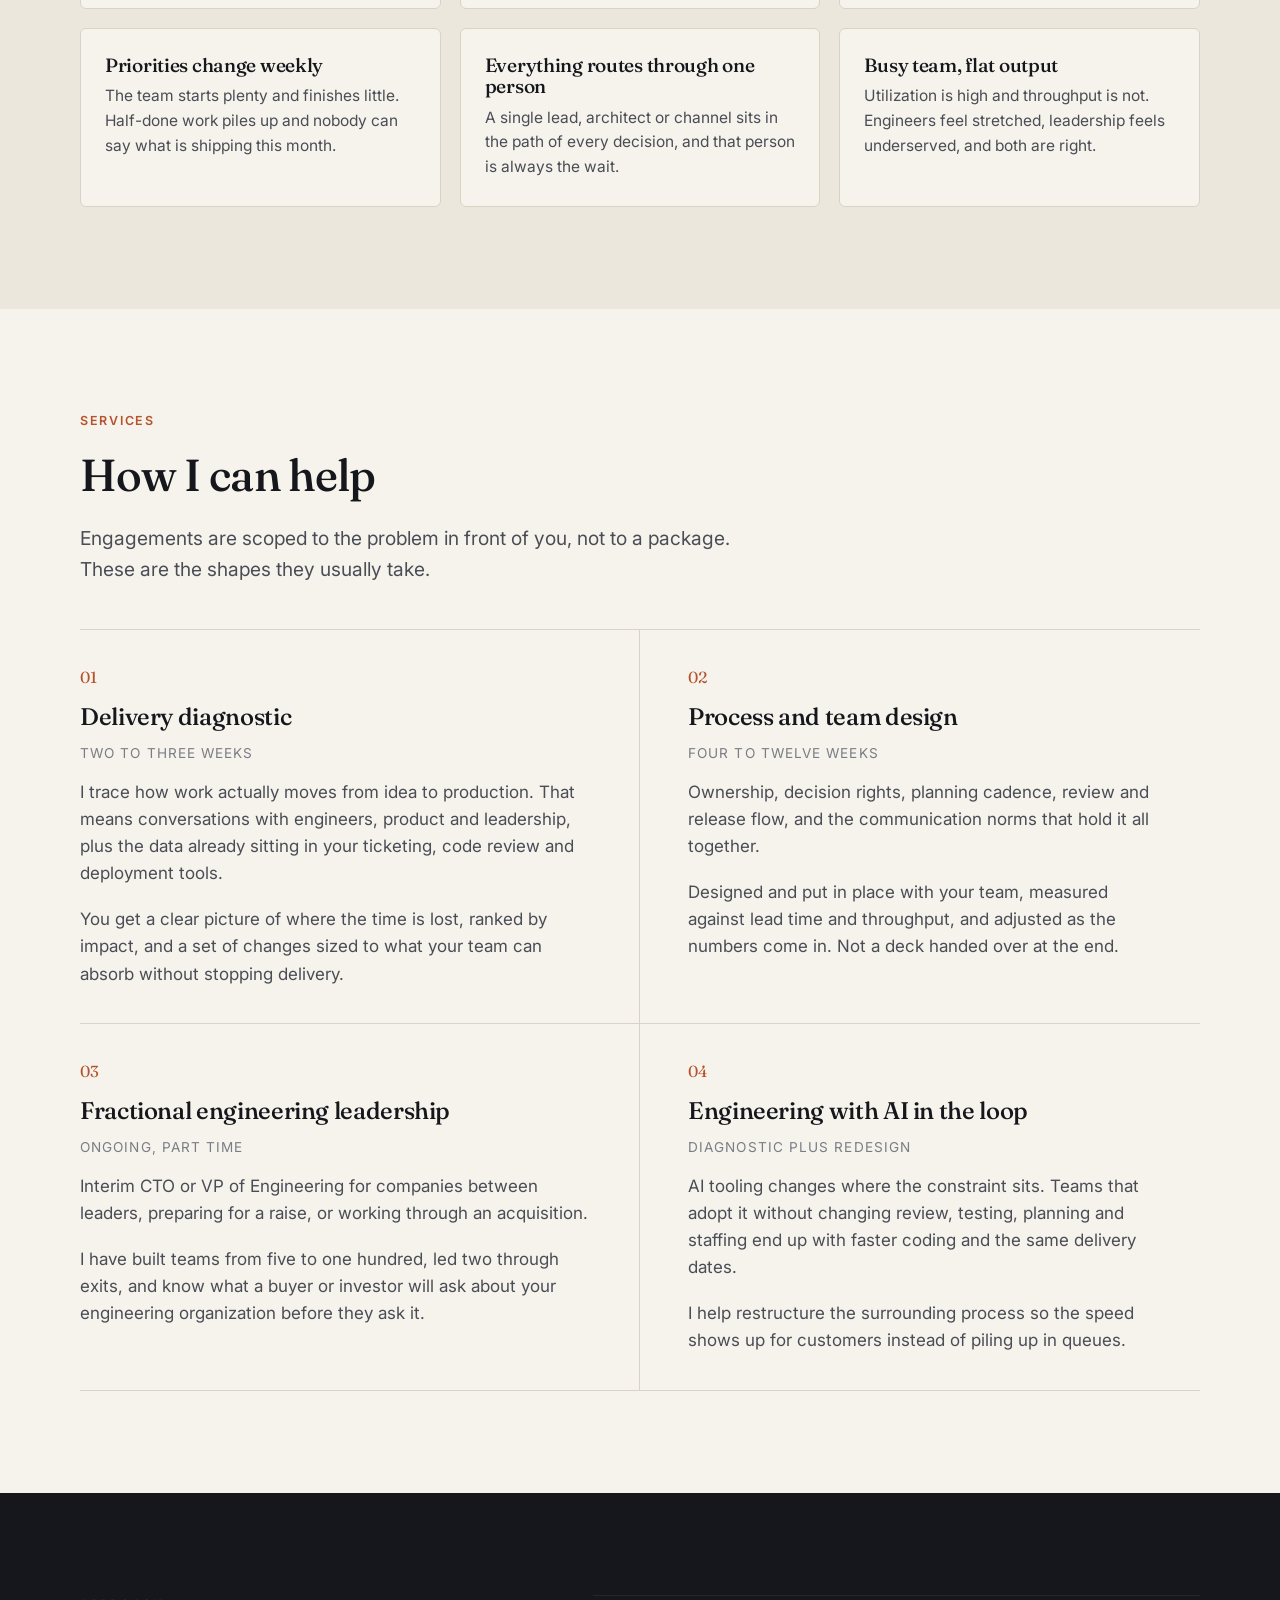
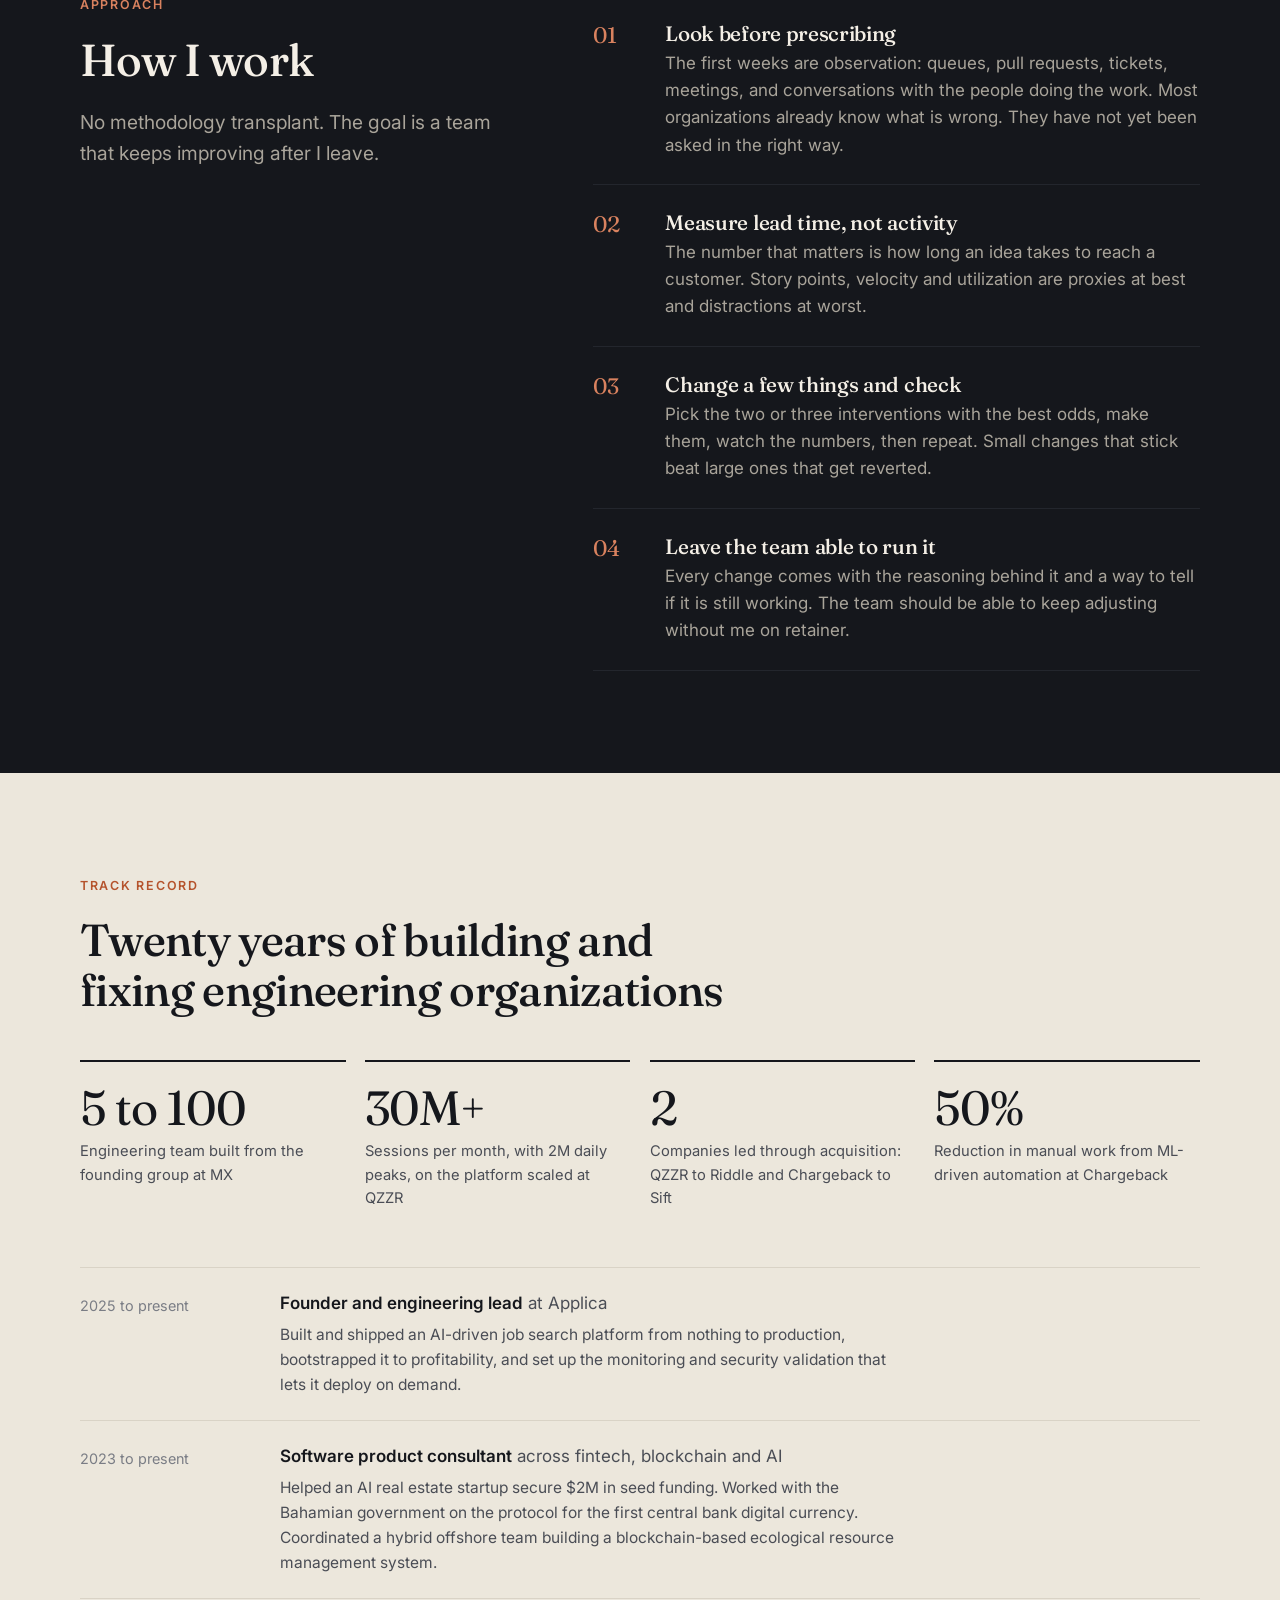
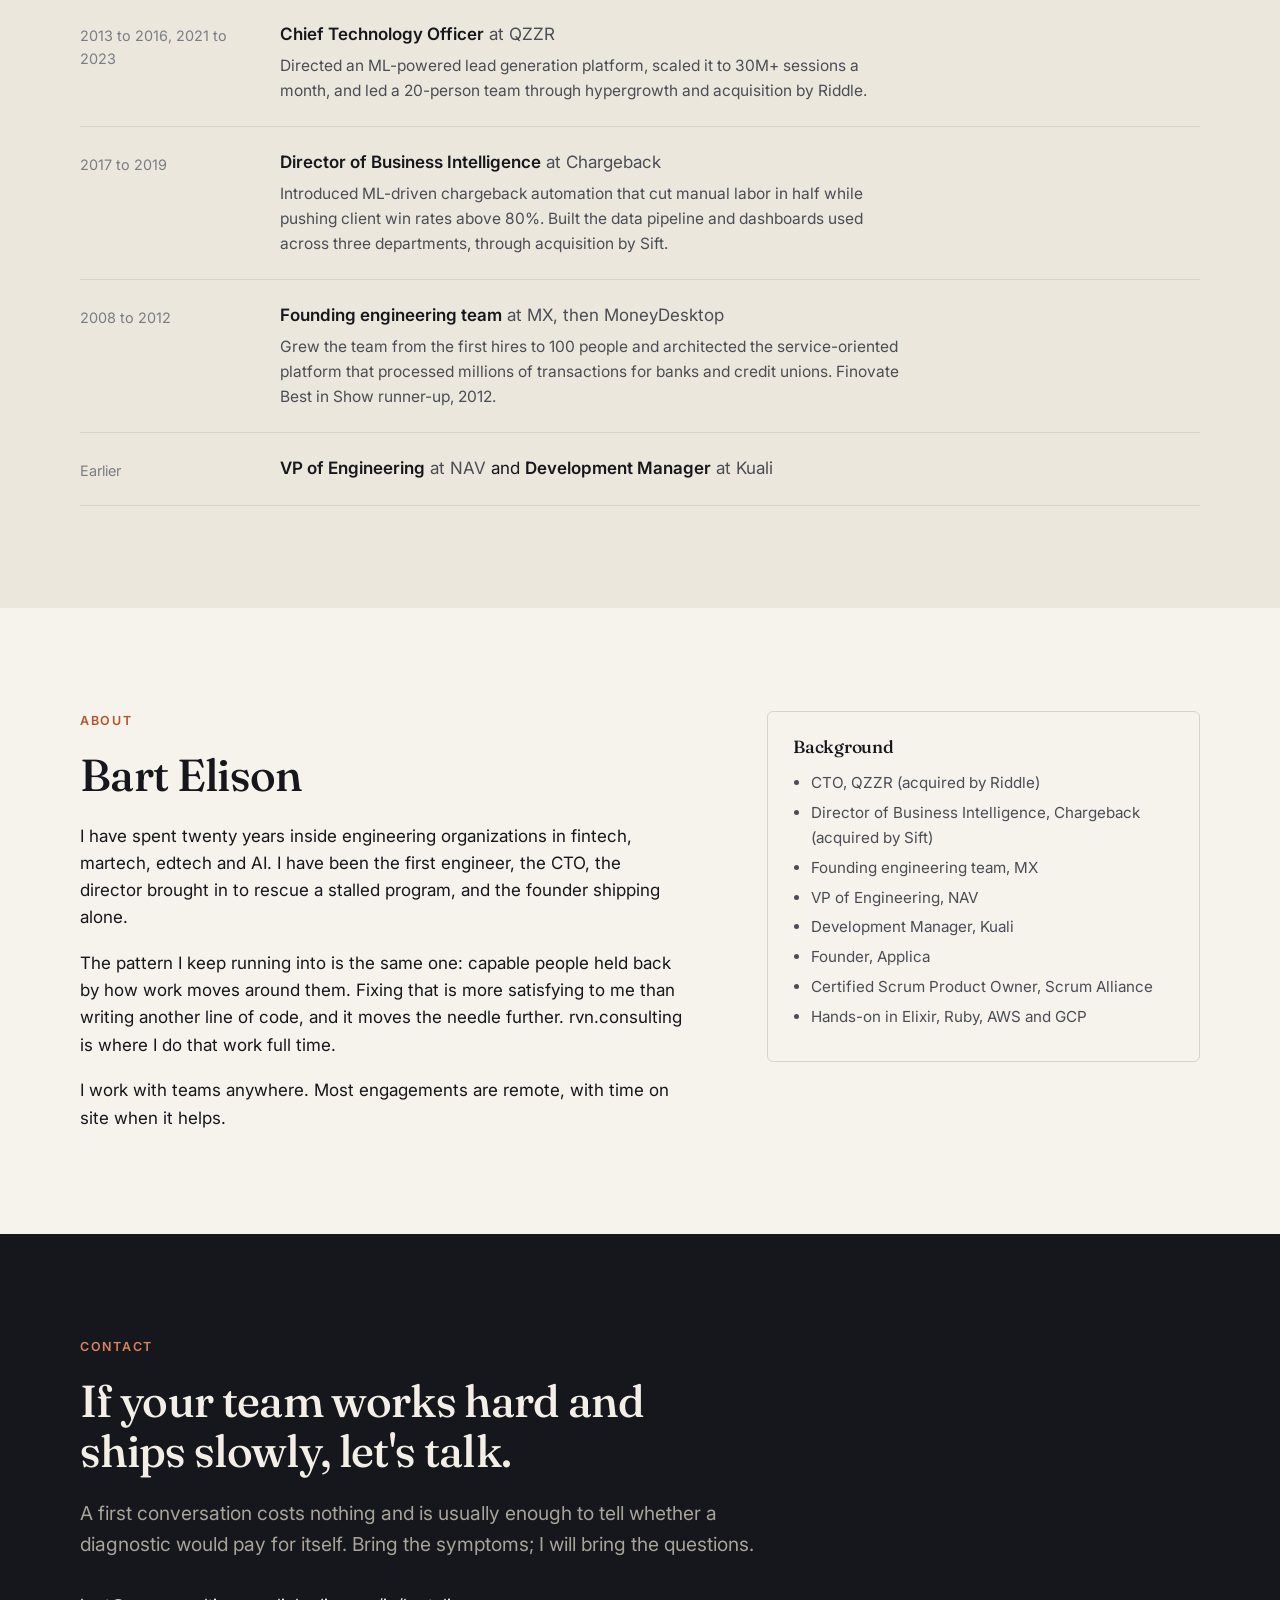
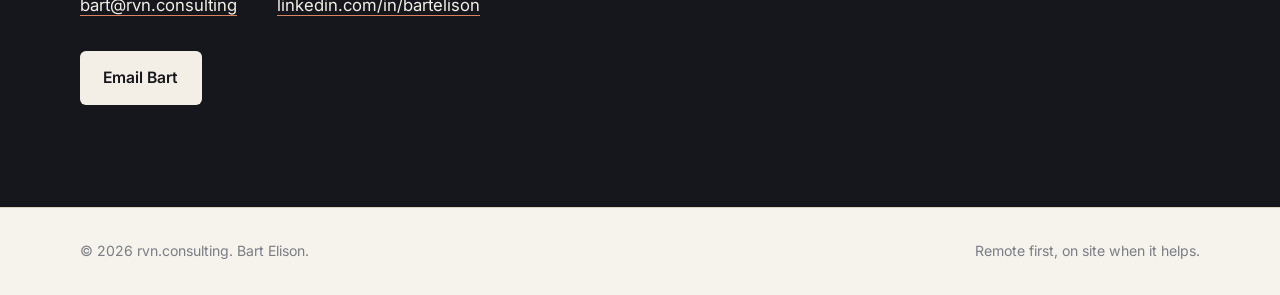
==== commit e399b015: "adding image hero" ====
--- a/index.html
+++ b/index.html
@@ -42,12 +42,25 @@
 
   <section class="hero">
     <div class="container">
-      <p class="eyebrow">Engineering delivery consulting</p>
-      <h1>Your engineers can write code faster than your organization can ship it.</h1>
-      <p class="lede">Coding stopped being the bottleneck a while ago, and AI has widened the gap. What slows delivery now is the system around the engineers: handoffs, approvals, unclear ownership, and communication that routes through too few people. I find that friction and take it out.</p>
-      <div class="btn-row">
-        <a class="btn btn-primary" href="#contact">Start a conversation</a>
-        <a class="btn btn-ghost" href="#services">See how I can help</a>
+      <div class="hero-grid">
+        <div class="hero-copy">
+          <p class="eyebrow">Engineering delivery consulting</p>
+          <h1>Your engineers can write code faster than your organization can ship it.</h1>
+          <p class="lede">Coding stopped being the bottleneck a while ago, and AI has widened the gap. What slows delivery now is the system around the engineers: handoffs, approvals, unclear ownership, and communication that routes through too few people. I find that friction and take it out.</p>
+          <div class="btn-row">
+            <a class="btn btn-primary" href="#contact">Start a conversation</a>
+            <a class="btn btn-ghost" href="#services">See how I can help</a>
+          </div>
+        </div>
+        <figure class="hero-photo">
+          <img
+            src="https://get-applica.imgix.net/images/c764e354-5498-4b3c-ba6c-96dafca0cd1d.jpg?w=480&h=600&fit=crop&crop=faces&auto=format,compress"
+            srcset="https://get-applica.imgix.net/images/c764e354-5498-4b3c-ba6c-96dafca0cd1d.jpg?w=480&h=600&fit=crop&crop=faces&auto=format,compress 1x,
+                    https://get-applica.imgix.net/images/c764e354-5498-4b3c-ba6c-96dafca0cd1d.jpg?w=960&h=1200&fit=crop&crop=faces&auto=format,compress 2x"
+            width="480" height="600"
+            alt="Bart Elison"
+            fetchpriority="high">
+        </figure>
       </div>
       <div class="hero-note">
         <span>Bart Elison</span>
--- a/assets/style.css
+++ b/assets/style.css
@@ -156,9 +156,33 @@
   padding: clamp(4rem, 10vw, 8rem) 0 clamp(3.5rem, 8vw, 6rem);
 }
 
+.hero-grid {
+  display: grid;
+  grid-template-columns: minmax(0, 7fr) minmax(0, 4fr);
+  gap: 3rem 5rem;
+  align-items: center;
+}
+
 .hero h1 { max-width: 18ch; }
 
 .hero .lede { margin-top: 1.4rem; }
+
+.hero-photo {
+  margin: 0;
+  justify-self: end;
+  width: 100%;
+  max-width: 340px;
+}
+
+.hero-photo img {
+  width: 100%;
+  height: auto;
+  aspect-ratio: 4 / 5;
+  object-fit: cover;
+  border-radius: 10px;
+  border: 1px solid var(--line);
+  box-shadow: 0 18px 40px -24px rgba(21, 23, 28, 0.45);
+}
 
 .hero-note {
   margin-top: 3.5rem;
@@ -412,6 +436,9 @@
 /* Responsive */
 
 @media (max-width: 900px) {
+  .hero-grid { grid-template-columns: 1fr; gap: 2rem; }
+  .hero-photo { order: -1; justify-self: start; max-width: 150px; }
+  .hero-photo img { border-radius: 8px; }
   .grid { grid-template-columns: repeat(2, minmax(0, 1fr)); }
   .stats { grid-template-columns: repeat(2, minmax(0, 1fr)); }
   .two-col, .about-grid { grid-template-columns: 1fr; gap: 2rem; }
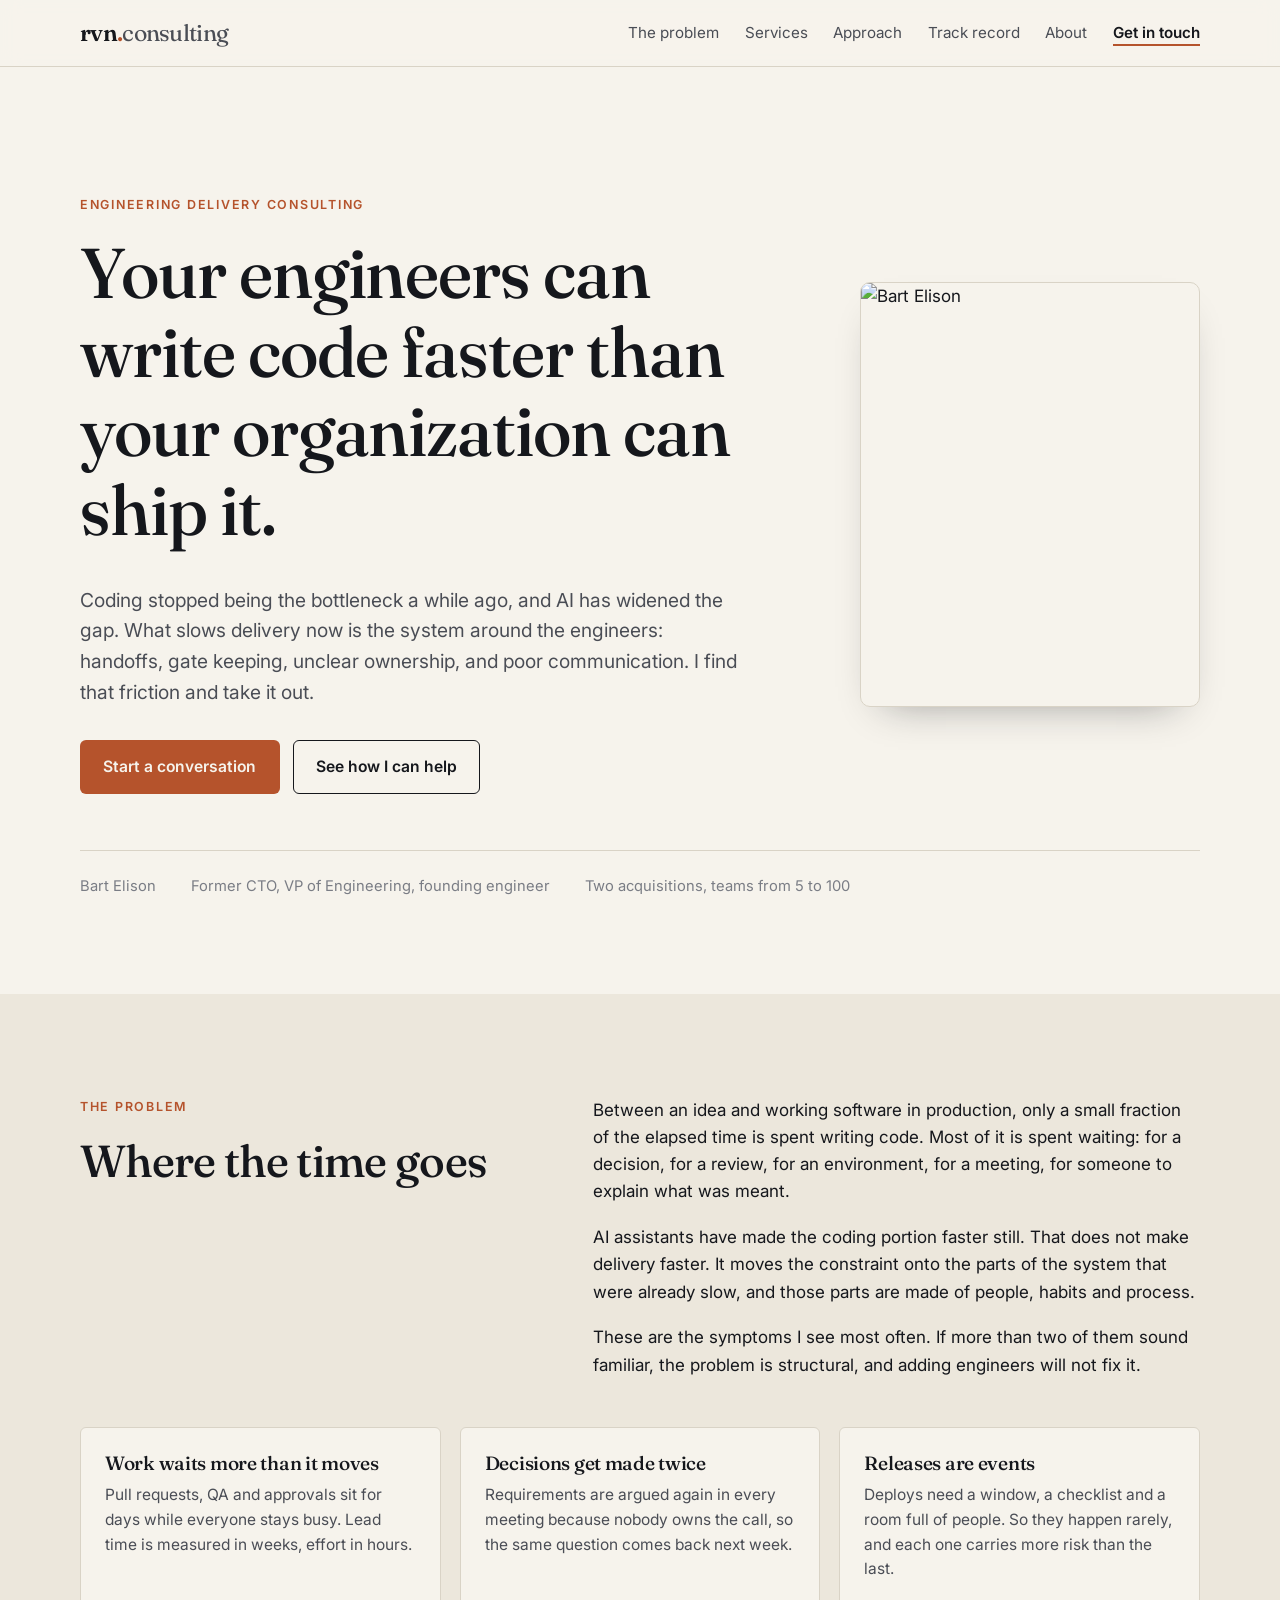
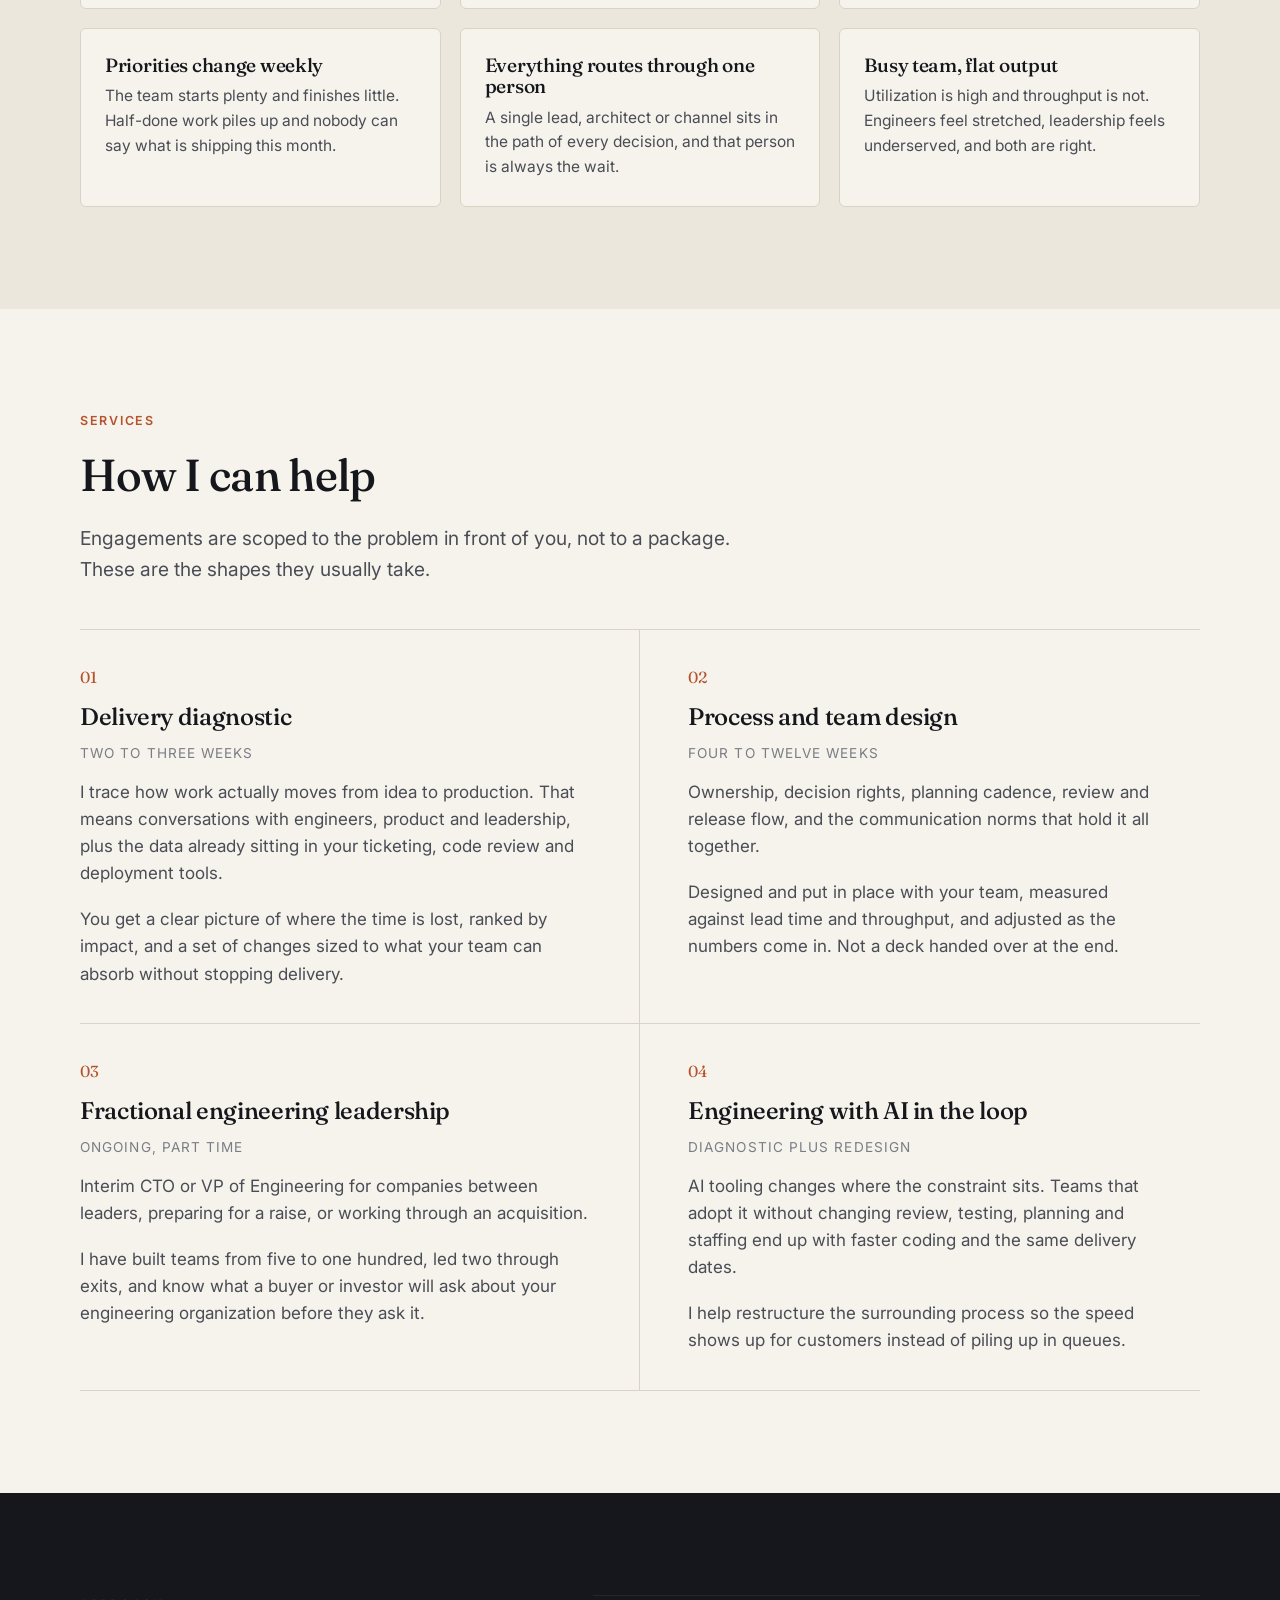
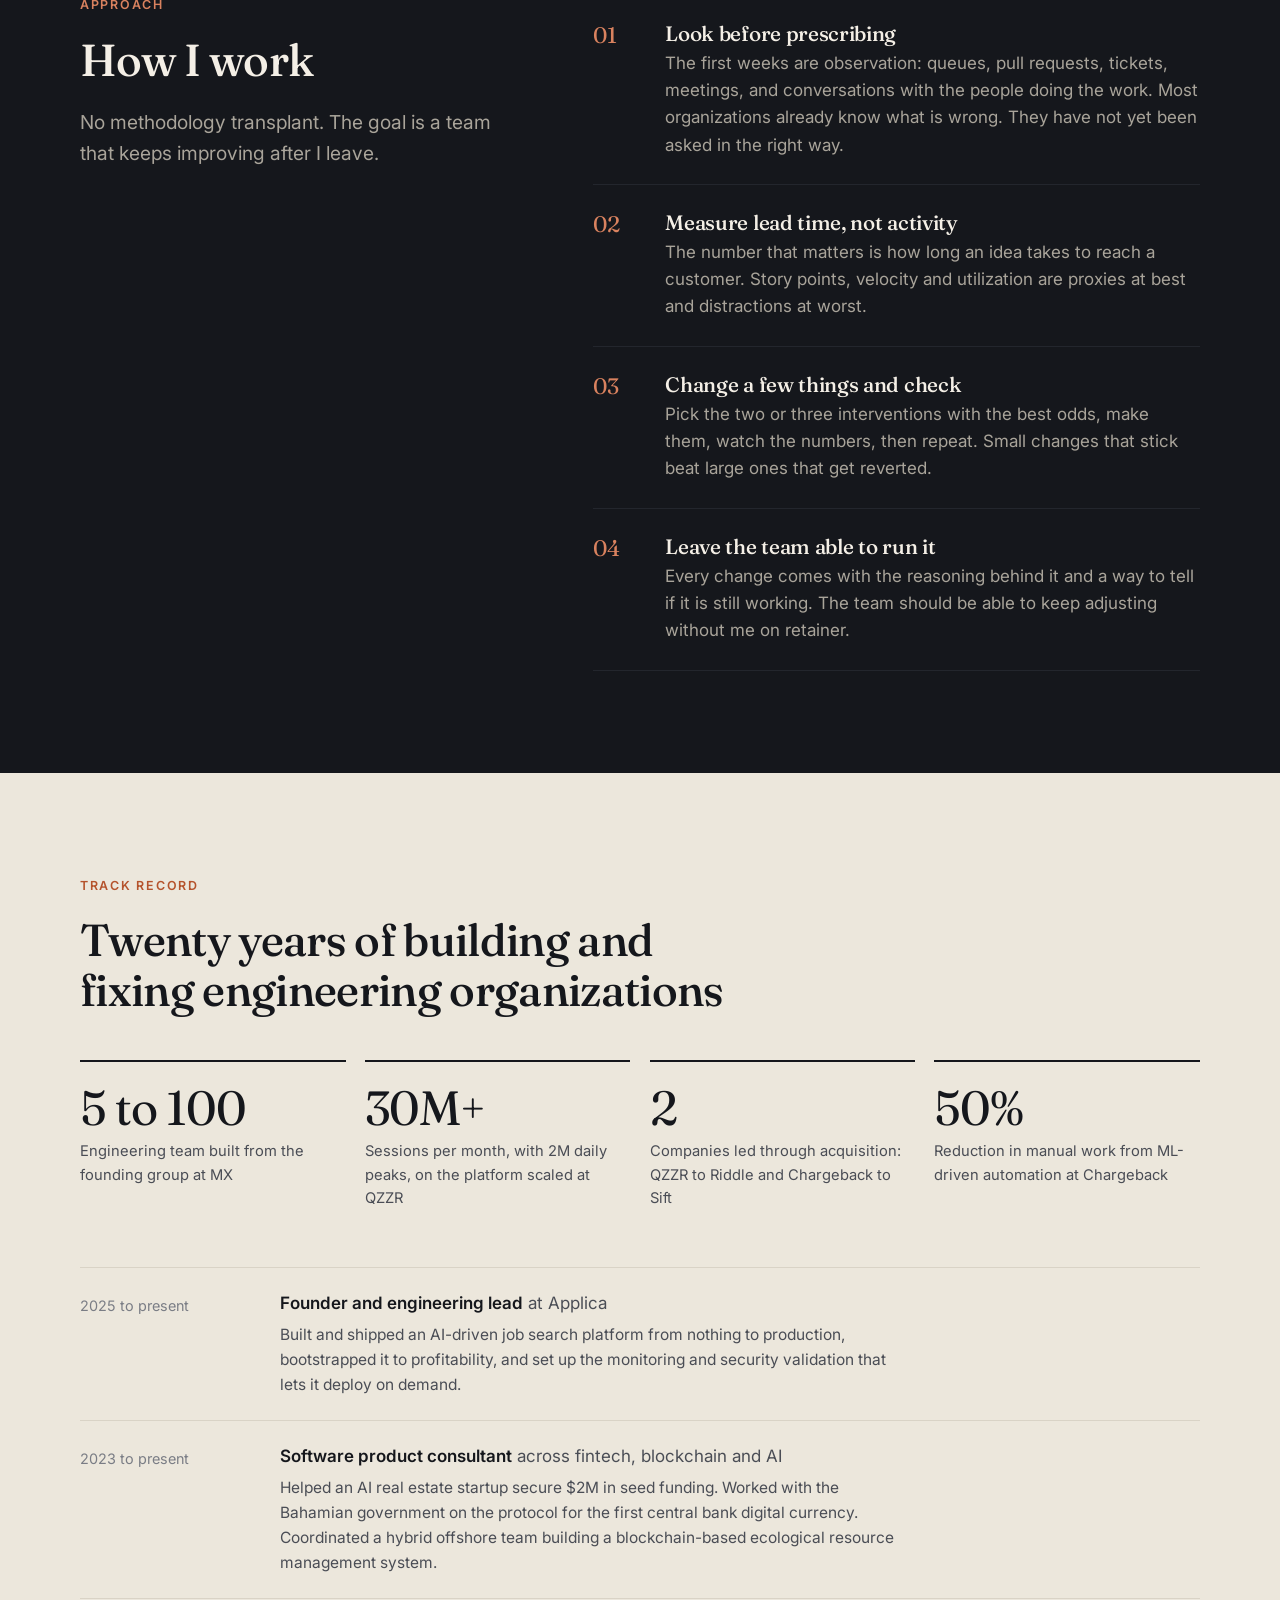
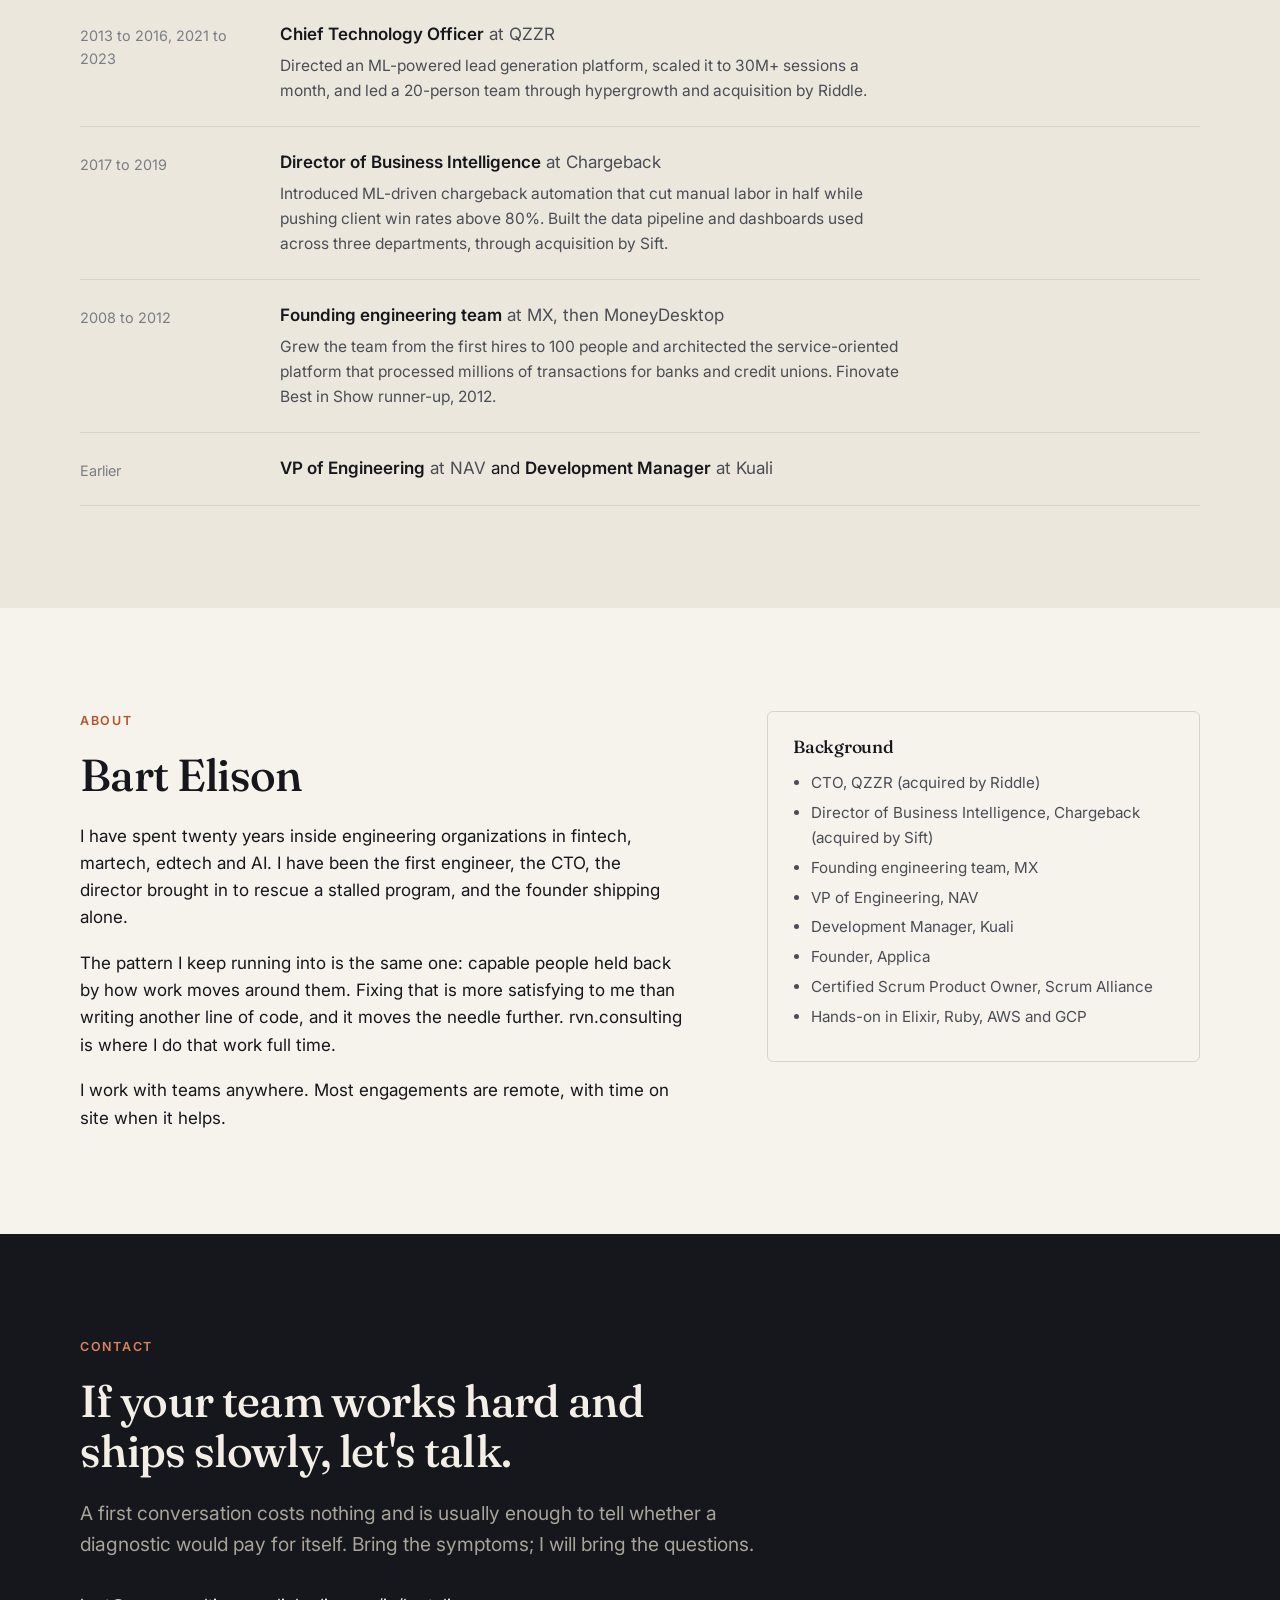
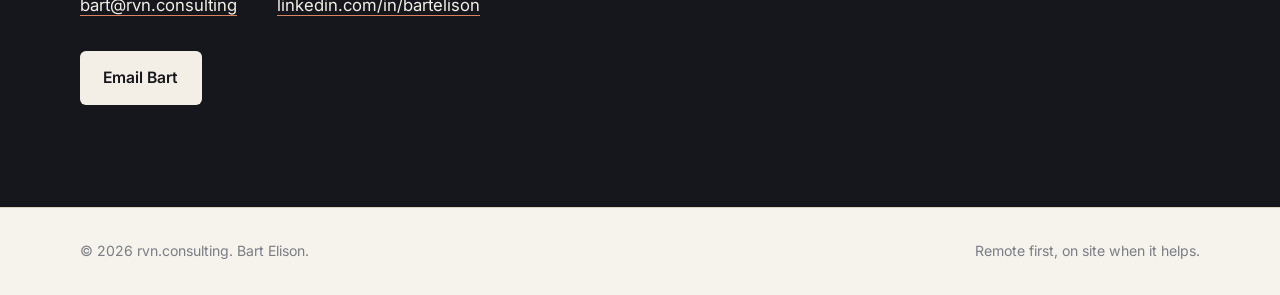
==== commit 0f050dbb: "polish hero" ====
--- a/index.html
+++ b/index.html
@@ -46,7 +46,7 @@
         <div class="hero-copy">
           <p class="eyebrow">Engineering delivery consulting</p>
           <h1>Your engineers can write code faster than your organization can ship it.</h1>
-          <p class="lede">Coding stopped being the bottleneck a while ago, and AI has widened the gap. What slows delivery now is the system around the engineers: handoffs, approvals, unclear ownership, and communication that routes through too few people. I find that friction and take it out.</p>
+          <p class="lede">Coding stopped being the bottleneck a while ago, and AI has widened the gap. What slows delivery now is the system around the engineers: handoffs, gate keeping, unclear ownership, and poor communication. I find that friction and take it out.</p>
           <div class="btn-row">
             <a class="btn btn-primary" href="#contact">Start a conversation</a>
             <a class="btn btn-ghost" href="#services">See how I can help</a>
